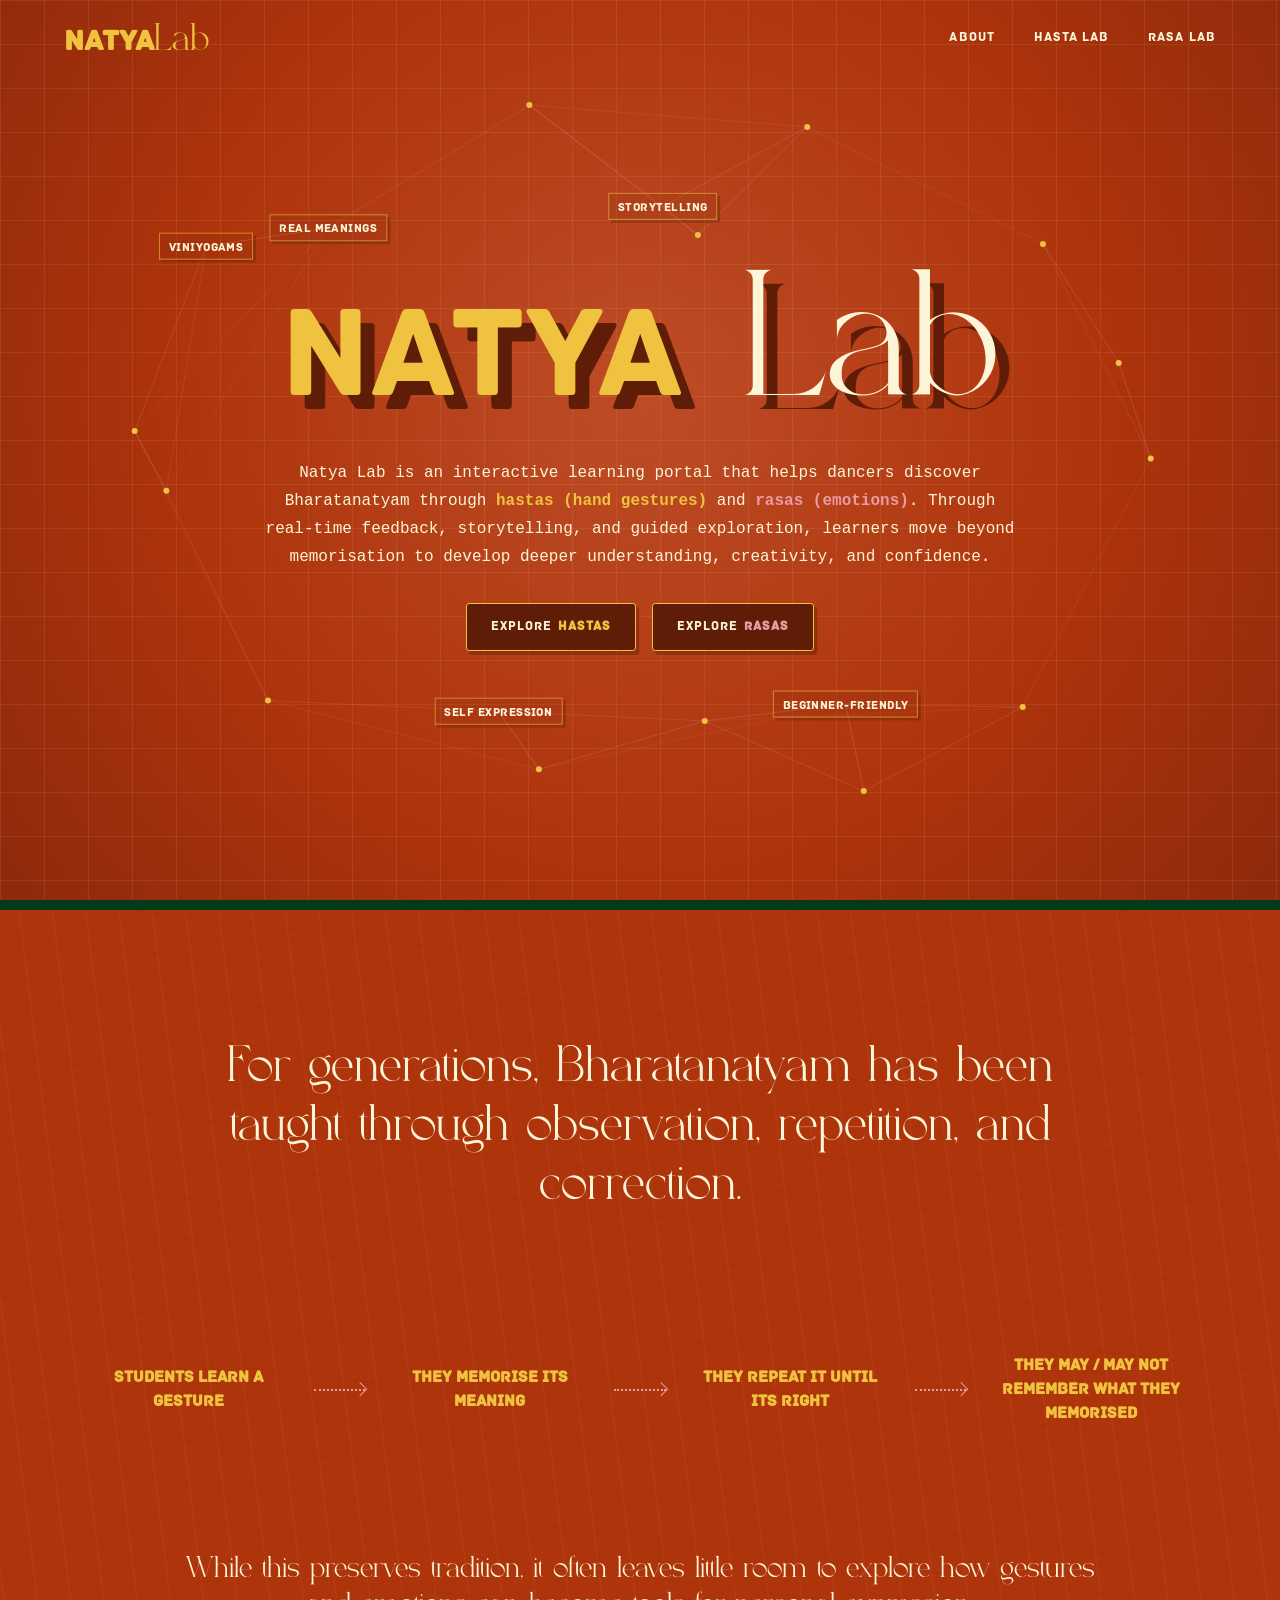
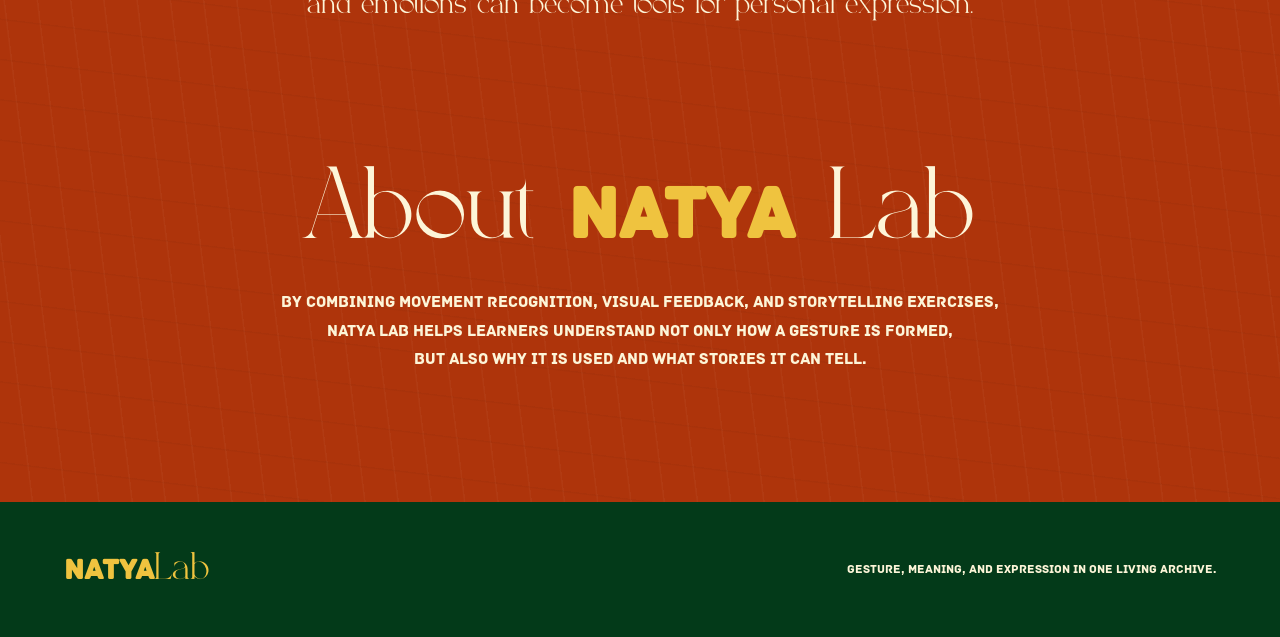
==== web-interface/natya/index.html @ 08188f06 "add natya lab" ====
<!doctype html>
<html lang="en">
  <head>
    <meta charset="utf-8" />
    <meta name="viewport" content="width=device-width, initial-scale=1" />
    <meta
      name="description"
      content="Natya Lab is an interactive learning portal for Bharatanatyam hand gestures."
    />
    <title>Natya Lab</title>
    <link rel="stylesheet" href="./styles.css" />
    <script src="./home.js" defer></script>
  </head>
  <body>
    <header class="hero" id="home">
      <canvas class="hero-network" aria-hidden="true"></canvas>
      <div class="floating-ideas" aria-hidden="true">
        <span>Storytelling</span>
        <span>Real meanings</span>
        <span>Self expression</span>
        <span>Beginner-friendly</span>
        <span>Viniyogams</span>
      </div>

      <nav class="nav" aria-label="Main navigation">
        <a class="wordmark" href="#home">
          <strong>Natya</strong><span>Lab</span>
        </a>
        <div class="nav-links">
          <a href="#about">About</a>
          <a href="./hasta-lab.html">Hasta Lab</a>
          <a href="./rasa-lab.html">Rasa Lab</a>
        </div>
      </nav>

      <div class="hero-content">
        <h1><span>Natya</span> Lab</h1>
        <p class="hero-intro">
          Natya Lab is an interactive learning portal that helps dancers
          discover Bharatanatyam through
          <strong class="hasta-accent">hastas (hand gestures)</strong> and
          <strong class="rasa-accent">rasas (emotions)</strong>. Through
          real-time feedback, storytelling, and guided exploration, learners
          move beyond memorisation to develop deeper understanding, creativity,
          and confidence.
        </p>
        <div class="hero-actions">
          <a class="button" href="./hasta-lab.html">
            <span>Explore</span> <strong class="hasta-accent">Hastas</strong>
          </a>
          <a class="button" href="./rasa-lab.html">
            <span>Explore</span> <strong class="rasa-accent">Rasas</strong>
          </a>
        </div>
      </div>
    </header>

    <main>
      <section class="about texture" id="about">
        <p class="section-lede">
          For generations, Bharatanatyam has been taught through observation,
          repetition, and correction.
        </p>

        <div class="learning-path" aria-label="Traditional learning process">
          <article>
            <h2>Students learn a gesture</h2>
          </article>
          <article>
            <h2>They memorise its meaning</h2>
          </article>
          <article>
            <h2>They repeat it until its right</h2>
          </article>
          <article>
            <h2>They may / may not remember what they memorised</h2>
          </article>
        </div>

        <p class="tradition-note">
          While this preserves tradition, it often leaves little room to
          explore how gestures and emotions can become tools for personal
          expression.
        </p>

        <div class="about-copy">
          <h2>About <strong>Natya</strong> Lab</h2>
          <p>
            By combining movement recognition, visual feedback, and
            storytelling exercises,<br />
            Natya Lab helps learners understand not only how a gesture is
            formed,<br />
            but also why it is used and what stories it can tell.
          </p>
        </div>
      </section>

    </main>

    <footer>
      <a class="wordmark" href="#home"><strong>Natya</strong><span>Lab</span></a>
      <p>Gesture, meaning, and expression in one living archive.</p>
    </footer>
  </body>
</html>
---- web-interface/natya/styles.css ----
@font-face {
  font-family: "Archive";
  src: url("./fonts/archive-font/Archive-Regular.otf") format("opentype");
  font-display: swap;
}

@font-face {
  font-family: "Stellar";
  src: url("./fonts/stellar-serif-font/stellar.otf") format("opentype");
  font-display: swap;
}

:root {
  --walnut: #5f1d07;
  --spice: #ae340b;
  --forest: #033a19;
  --sun: #efc33f;
  --candy: #e89ba4;
  --silk: #fdf5d8;
  --line: rgba(253, 245, 216, 0.34);
  --page-pad: clamp(1.25rem, 5vw, 5rem);
}

* {
  box-sizing: border-box;
}

html {
  scroll-behavior: smooth;
}

body {
  margin: 0;
  background: var(--silk);
  color: var(--walnut);
  font-family: "Archive", ui-monospace, monospace;
}

a {
  color: inherit;
  text-decoration: none;
}

img {
  display: block;
  max-width: 100%;
}

.texture {
  background-image:
    repeating-linear-gradient(
      83deg,
      transparent 0 31px,
      rgba(253, 245, 216, 0.035) 32px 33px
    ),
    repeating-linear-gradient(
      7deg,
      transparent 0 38px,
      rgba(95, 29, 7, 0.07) 39px 40px
    );
}

.nav {
  min-height: 5rem;
  padding: 1rem var(--page-pad);
  display: flex;
  align-items: center;
  justify-content: space-between;
  gap: 2rem;
  position: relative;
  z-index: 5;
}

.wordmark {
  display: inline-flex;
  align-items: baseline;
  font-family: "Stellar", Georgia, serif;
  font-size: clamp(1.7rem, 3vw, 2.6rem);
  line-height: 1;
}

.wordmark strong {
  font-family: "Archive", sans-serif;
  font-size: 0.76em;
  text-transform: uppercase;
}

.nav-links {
  display: flex;
  gap: clamp(1rem, 3vw, 2.5rem);
  color: var(--silk);
  font-size: 0.78rem;
  letter-spacing: 0.09em;
  text-transform: uppercase;
}

.nav-links a {
  padding-bottom: 0.3rem;
  border-bottom: 1px solid transparent;
}

.nav-links a:hover,
.nav-links a:focus-visible,
.nav-links [aria-current="page"] {
  border-color: currentColor;
}

.hero {
  min-height: 100svh;
  position: relative;
  overflow: hidden;
  color: var(--silk);
  background-color: var(--spice);
  background-image:
    linear-gradient(rgba(253, 245, 216, 0.08) 1px, transparent 1px),
    linear-gradient(90deg, rgba(253, 245, 216, 0.08) 1px, transparent 1px),
    radial-gradient(circle at 50% 44%, #bd4d27 0, var(--spice) 56%, #8e290c);
  background-size: 44px 44px, 44px 44px, auto;
}

.hero-network,
.floating-ideas {
  position: absolute;
  inset: 0;
  pointer-events: none;
}

.hero-network {
  z-index: 0;
}

.floating-ideas {
  z-index: 2;
  overflow: hidden;
}

.floating-ideas span {
  padding: 0.35rem 0.55rem;
  position: absolute;
  top: 0;
  left: 0;
  border: 1px solid rgba(239, 195, 63, 0.58);
  background: rgba(95, 29, 7, 0.08);
  color: var(--silk);
  font-size: clamp(0.58rem, 1vw, 0.72rem);
  letter-spacing: 0.04em;
  text-transform: lowercase;
  white-space: nowrap;
  translate: -50% -50%;
  box-shadow: 0.18rem 0.18rem 0 rgba(95, 29, 7, 0.35);
}

.hero .wordmark {
  color: var(--sun);
}

.hero-content {
  min-height: calc(100svh - 5rem);
  padding: 3rem var(--page-pad) 7rem;
  display: grid;
  place-content: center;
  justify-items: center;
  position: relative;
  z-index: 3;
  text-align: center;
}

.kicker,
.section-label,
.panel-label {
  margin: 0;
  font-size: 0.72rem;
  letter-spacing: 0.2em;
  text-transform: uppercase;
}

.kicker {
  color: var(--candy);
}

.hero h1 {
  margin: 1rem 0;
  color: var(--silk);
  font-family: "Stellar", Georgia, serif;
  font-size: clamp(5rem, 14vw, 11.5rem);
  font-weight: 400;
  line-height: 0.72;
  text-shadow: 0.08em 0.08em 0 var(--walnut);
}

.hero h1 span {
  color: var(--sun);
  font-family: "Archive", sans-serif;
  font-size: 0.73em;
  text-transform: uppercase;
}

.hero-intro {
  max-width: 47rem;
  margin: 2rem auto;
  font-family: ui-monospace, "Courier New", monospace;
  font-size: clamp(0.8rem, 1.4vw, 1rem);
  line-height: 1.75;
}

.hasta-accent {
  color: var(--sun);
}

.rasa-accent {
  color: var(--candy);
}

.hero-actions {
  display: flex;
  flex-wrap: wrap;
  justify-content: center;
  gap: 1rem;
}

.button {
  min-height: 3rem;
  padding: 0.9rem 1.5rem;
  display: inline-flex;
  align-items: center;
  justify-content: center;
  border: 1px solid var(--sun);
  border-radius: 0.2rem;
  background: var(--walnut);
  color: var(--silk);
  box-shadow: 0.2rem 0.25rem 0 rgba(95, 29, 7, 0.42);
  font-size: 0.78rem;
  letter-spacing: 0.08em;
  text-transform: uppercase;
}

.button strong {
  margin-left: 0.45em;
}

.button:hover,
.button:focus-visible {
  background: var(--forest);
  transform: translateY(-2px);
}

.hero-hand {
  width: clamp(16rem, 34vw, 34rem);
  position: absolute;
  z-index: 1;
  opacity: 0.85;
  filter: saturate(0.9);
}

.hero-hand-left {
  left: -11%;
  bottom: -24%;
  transform: rotate(21deg);
}

.hero-hand-right {
  top: -29%;
  right: -9%;
  transform: rotate(103deg);
}

.about {
  padding: clamp(5rem, 10vw, 10rem) var(--page-pad);
  background-color: var(--spice);
  color: var(--silk);
  border-top: 0.65rem solid var(--forest);
}

.section-lede {
  max-width: 54rem;
  margin: 0 auto clamp(4rem, 8vw, 7rem);
  font-family: "Stellar", Georgia, serif;
  font-size: clamp(2rem, 4vw, 3.5rem);
  line-height: 1.15;
  text-align: center;
}

.learning-path {
  max-width: 72rem;
  margin: 0 auto;
  display: grid;
  grid-template-columns: repeat(4, 1fr);
  gap: clamp(2rem, 4vw, 4rem);
}

.learning-path article {
  min-height: 9rem;
  padding: 1.5rem;
  display: grid;
  place-items: center;
  position: relative;
  text-align: center;
}

.learning-path article:not(:last-child)::after {
  content: "";
  width: clamp(2rem, 4vw, 4rem);
  position: absolute;
  top: 50%;
  left: 100%;
  border-top: 2px dotted var(--candy);
}

.learning-path article:not(:last-child)::before {
  content: "";
  width: 0.55rem;
  height: 0.55rem;
  position: absolute;
  top: 50%;
  left: calc(100% + clamp(2rem, 4vw, 4rem));
  z-index: 1;
  border-top: 1px solid var(--candy);
  border-right: 1px solid var(--candy);
  transform: translate(-100%, -50%) rotate(45deg);
}

.learning-path h2 {
  margin: 0;
  color: var(--sun);
  font-size: clamp(0.8rem, 1.3vw, 1rem);
  line-height: 1.5;
  text-transform: uppercase;
}

.tradition-note {
  max-width: 59rem;
  margin: clamp(4rem, 7vw, 6rem) auto 0;
  font-family: "Stellar", Georgia, serif;
  font-size: clamp(1.2rem, 2.35vw, 1.9rem);
  line-height: 1.2;
  text-align: center;
}

.about-copy {
  max-width: 56rem;
  margin: clamp(6rem, 11vw, 10rem) auto 0;
  text-align: center;
}

.about-copy h2,
.lab-heading h1 {
  margin: 0;
  font-family: "Stellar", Georgia, serif;
  font-size: clamp(3.2rem, 8vw, 7rem);
  font-weight: 400;
  line-height: 0.9;
}

.about-copy h2 strong,
.lab-heading h1 strong {
  color: var(--sun);
  font-family: "Archive", sans-serif;
  font-size: 0.72em;
  text-transform: uppercase;
}

.about-copy p,
.lab-heading > p:last-child {
  max-width: 52rem;
  margin: 2rem auto 0;
  line-height: 1.8;
}

.gesture-rack {
  padding: 1.2rem var(--page-pad) 0;
  overflow: hidden;
  background: var(--forest);
  color: var(--candy);
}

.gesture-rack > .section-label {
  color: var(--sun);
}

.gesture-grid {
  min-width: 54rem;
  height: 30rem;
  display: grid;
  grid-template-columns: repeat(4, 1fr);
}

.gesture-grid article {
  padding: 1.4rem 0.5rem 0;
  position: relative;
  overflow: hidden;
  text-align: center;
  border-right: 1px dashed rgba(232, 155, 164, 0.6);
}

.gesture-grid article:last-child {
  border-right: 0;
}

.gesture-grid h2 {
  margin: 0;
  font-size: clamp(0.85rem, 1.5vw, 1.15rem);
  letter-spacing: 0.04em;
  text-transform: uppercase;
}

.gesture-grid img {
  width: 100%;
  height: 28rem;
  margin: 0 auto;
  object-fit: contain;
  object-position: center top;
}

.hasta-lab {
  padding: clamp(5rem, 9vw, 9rem) var(--page-pad);
  background: var(--sun);
}

.lab-heading {
  max-width: 72rem;
  margin: 0 auto 4rem;
}

.hasta-lab .lab-heading {
  max-width: 82rem;
  margin-bottom: clamp(4rem, 8vw, 7rem);
}

.hasta-lab .lab-heading h1 {
  margin: 0 0 clamp(4rem, 8vw, 7rem);
  text-align: center;
  font-size: clamp(4rem, 10vw, 9rem);
}

.lab-heading h1 strong {
  color: var(--spice);
}

.hasta-lab .lab-heading h1 strong {
  font-size: 0.78em;
}

.lab-intro {
  display: grid;
  gap: clamp(1.8rem, 4vw, 3rem);
  color: var(--spice);
  font-family: ui-monospace, "Courier New", monospace;
  font-size: clamp(0.9rem, 1.35vw, 1.15rem);
  line-height: 1.75;
}

.lab-intro p {
  margin: 0;
}

.lab-intro strong {
  font-weight: 800;
}

.live-interface {
  max-width: 76rem;
  min-height: 38rem;
  margin: 0 auto;
  padding: 0.8rem;
  display: grid;
  grid-template-columns: minmax(15rem, 0.32fr) 1fr;
  gap: 0.8rem;
  background: var(--spice);
}

.gesture-reference {
  padding: 1.5rem;
  display: flex;
  flex-direction: column;
  background: var(--forest);
  color: var(--sun);
}

.gesture-reference > strong {
  margin-top: 0.7rem;
  font-size: 1.35rem;
  letter-spacing: 0.08em;
  text-transform: uppercase;
}

.gesture-reference > img {
  width: 100%;
  height: 23rem;
  object-fit: contain;
}

.metric {
  margin-top: 0.7rem;
  padding: 0.8rem;
  background: var(--forest);
  border: 1px solid rgba(239, 195, 63, 0.4);
}

.metric span {
  display: block;
  font-size: 0.65rem;
  letter-spacing: 0.08em;
  text-transform: uppercase;
}

.metric strong {
  display: block;
  margin-top: 0.35rem;
  color: var(--silk);
  font-size: clamp(1.4rem, 3vw, 2.6rem);
}

.feed-stage {
  min-height: 36rem;
  position: relative;
  overflow: hidden;
  background: var(--walnut);
}

#webcam,
#pausedFrame,
#overlay,
.camera-placeholder,
.feed-overlay {
  width: 100%;
  height: 100%;
  position: absolute;
  inset: 0;
}

#webcam,
#pausedFrame,
#overlay {
  object-fit: cover;
  transform: scaleX(-1);
}

.camera-placeholder {
  display: grid;
  place-content: center;
  gap: 0.75rem;
  color: var(--silk);
  text-align: center;
  text-transform: uppercase;
  background:
    linear-gradient(var(--line) 1px, transparent 1px),
    linear-gradient(90deg, var(--line) 1px, transparent 1px),
    var(--walnut);
  background-size: 4rem 4rem;
}

.camera-placeholder span {
  font-size: clamp(1.5rem, 4vw, 3rem);
  letter-spacing: 0.24em;
}

.camera-placeholder small {
  color: var(--candy);
  font-size: 0.65rem;
  letter-spacing: 0.12em;
}

.feed-stage:has(#webcam[srcObject]) .camera-placeholder {
  display: none;
}

footer {
  padding: 3rem var(--page-pad);
  display: flex;
  align-items: center;
  justify-content: space-between;
  gap: 2rem;
  background: var(--forest);
  color: var(--silk);
}

footer .wordmark {
  color: var(--sun);
}

footer p {
  margin: 0;
  font-size: 0.75rem;
}

.lab-page .nav {
  background: var(--forest);
  color: var(--silk);
}

.lab-page .wordmark {
  color: var(--sun);
}

.rasa-lab {
  min-height: calc(100vh - 5rem);
  padding: clamp(5rem, 9vw, 9rem) var(--page-pad);
  background: var(--candy);
}

.rasa-lab .lab-heading {
  max-width: 82rem;
  margin: 0 auto clamp(4rem, 8vw, 7rem);
}

.rasa-lab .lab-heading h1 {
  margin: 0 0 clamp(4rem, 8vw, 7rem);
  text-align: center;
  font-size: clamp(4rem, 10vw, 9rem);
}

.rasa-lab .lab-heading h1 strong {
  color: var(--spice);
  font-size: 0.78em;
}

.rasa-lab .lab-intro {
  color: var(--walnut);
}

.rasa-interface {
  background: var(--spice);
}

.rasa-reference {
  padding: 1.5rem;
  display: flex;
  flex-direction: column;
  background: var(--walnut);
  color: var(--sun);
}

.rasa-reference > strong {
  margin-top: 0.7rem;
  font-size: 1.35rem;
  letter-spacing: 0.16em;
  text-transform: uppercase;
}

.expression-mark {
  min-height: 21rem;
  display: grid;
  place-items: end center;
  padding-bottom: 1.5rem;
  color: var(--candy);
  font-family: "Stellar", Georgia, serif;
  font-size: clamp(2rem, 5vw, 4rem);
  border-bottom: 1px dashed rgba(232, 155, 164, 0.5);
}

.rasa-feed {
  background: #8e4b45;
}

.rasa-feed .camera-placeholder {
  background:
    linear-gradient(rgba(253, 245, 216, 0.2) 1px, transparent 1px),
    linear-gradient(90deg, rgba(253, 245, 216, 0.2) 1px, transparent 1px),
    #8e4b45;
  background-size: 4rem 4rem;
}

.sr-only {
  width: 1px;
  height: 1px;
  padding: 0;
  margin: -1px;
  position: absolute;
  overflow: hidden;
  clip: rect(0, 0, 0, 0);
  white-space: nowrap;
  border: 0;
}

@media (max-width: 760px) {
  .nav {
    align-items: flex-start;
    flex-direction: column;
  }

  .nav-links {
    width: 100%;
    justify-content: space-between;
    gap: 0.6rem;
    font-size: 0.62rem;
  }

  .hero-content {
    min-height: calc(100svh - 7rem);
  }

  .hero-hand {
    opacity: 0.45;
  }

  .floating-ideas span {
    opacity: 0.78;
  }

  .learning-path {
    grid-template-columns: 1fr;
  }

  .learning-path article {
    min-height: auto;
    padding: 2rem 1.4rem;
  }

  .learning-path article:not(:last-child)::after {
    width: 1px;
    height: 2rem;
    top: 100%;
    left: 50%;
    border-top: 0;
    border-left: 2px dotted var(--candy);
  }

  .learning-path article:not(:last-child)::before {
    top: calc(100% + 2rem);
    left: 50%;
    border-top: 0;
    border-right: 1px solid var(--candy);
    border-bottom: 1px solid var(--candy);
    transform: translate(-50%, -100%) rotate(45deg);
  }

  .about-copy p br {
    display: none;
  }

  .gesture-rack {
    overflow-x: auto;
  }

  .live-interface {
    grid-template-columns: 1fr;
  }

  .gesture-reference > img {
    height: 18rem;
  }

  .feed-stage {
    min-height: 28rem;
  }

  footer {
    align-items: flex-start;
    flex-direction: column;
  }
}

@media (prefers-reduced-motion: reduce) {
  html {
    scroll-behavior: auto;
  }
}
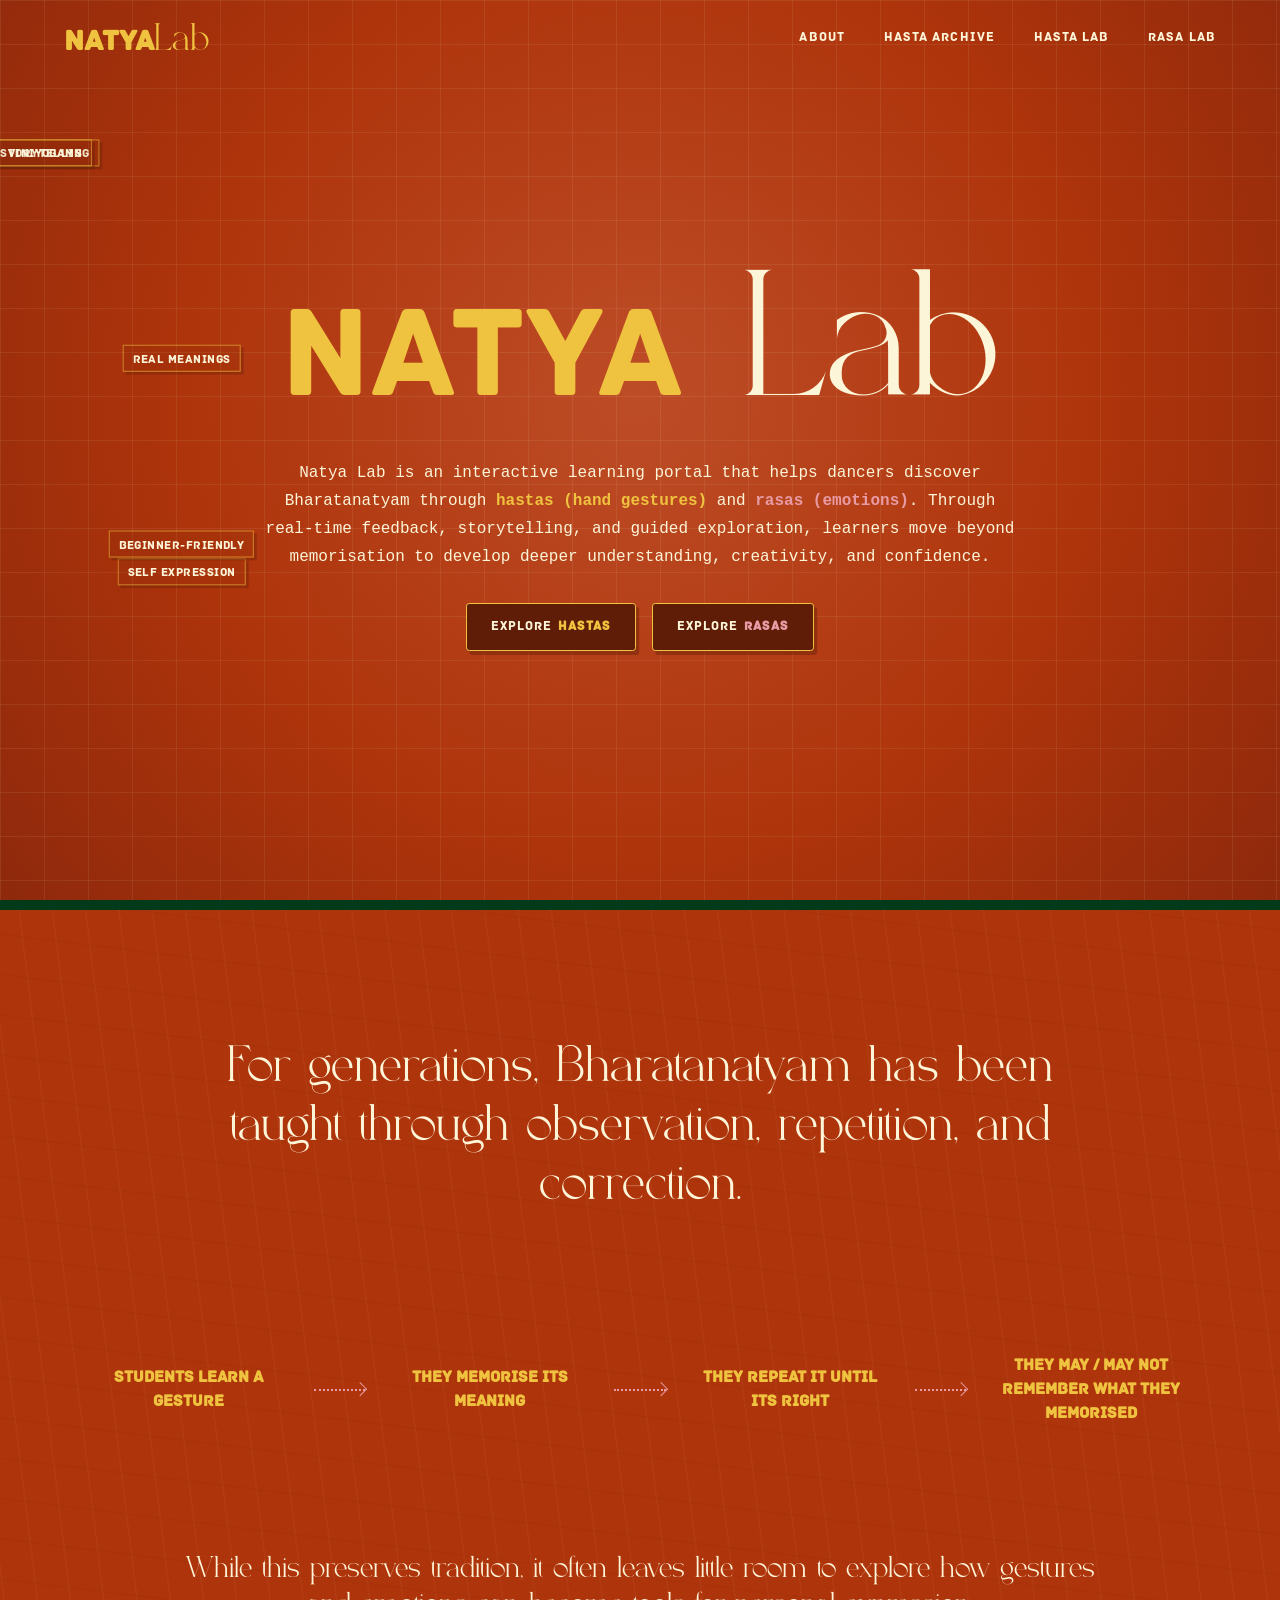
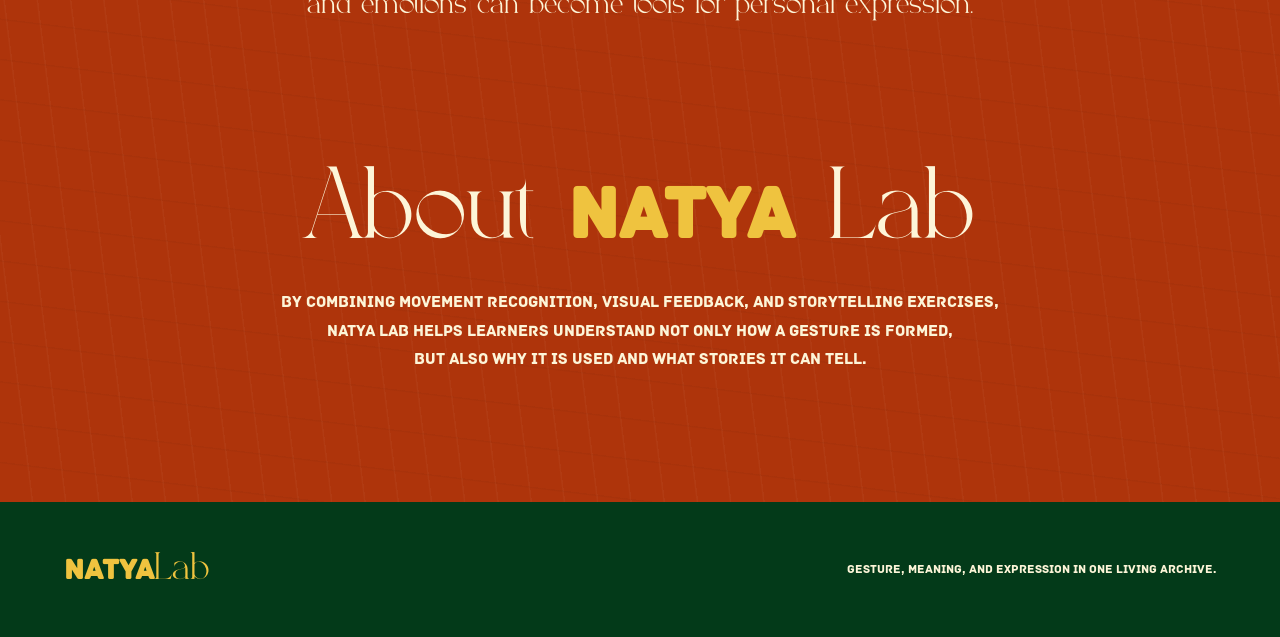
==== commit 95c7884b: "update" ====
--- a/web-interface/natya/index.html
+++ b/web-interface/natya/index.html
@@ -28,6 +28,7 @@
         </a>
         <div class="nav-links">
           <a href="#about">About</a>
+          <a href="./hasta-archive.html">Hasta Archive</a>
           <a href="./hasta-lab.html">Hasta Lab</a>
           <a href="./rasa-lab.html">Rasa Lab</a>
         </div>
--- a/web-interface/natya/styles.css
+++ b/web-interface/natya/styles.css
@@ -185,7 +185,6 @@
   font-size: clamp(5rem, 14vw, 11.5rem);
   font-weight: 400;
   line-height: 0.72;
-  text-shadow: 0.08em 0.08em 0 var(--walnut);
 }
 
 .hero h1 span {
@@ -463,12 +462,13 @@
   margin: 0 auto;
   padding: 0.8rem;
   display: grid;
-  grid-template-columns: minmax(15rem, 0.32fr) 1fr;
+  grid-template-columns: minmax(15rem, 0.32fr) minmax(0, 1fr);
   gap: 0.8rem;
   background: var(--spice);
 }
 
 .gesture-reference {
+  min-width: 0;
   padding: 1.5rem;
   display: flex;
   flex-direction: column;
@@ -511,6 +511,7 @@
 }
 
 .feed-stage {
+  min-width: 0;
   min-height: 36rem;
   position: relative;
   overflow: hidden;
@@ -535,6 +536,19 @@
   transform: scaleX(-1);
 }
 
+#pausedFrame {
+  opacity: 0;
+  pointer-events: none;
+}
+
+#pausedFrame.is-visible {
+  opacity: 1;
+}
+
+#overlay {
+  pointer-events: none;
+}
+
 .camera-placeholder {
   display: grid;
   place-content: center;
@@ -549,6 +563,10 @@
   background-size: 4rem 4rem;
 }
 
+.camera-placeholder[hidden] {
+  display: none;
+}
+
 .camera-placeholder span {
   font-size: clamp(1.5rem, 4vw, 3rem);
   letter-spacing: 0.24em;
@@ -560,8 +578,381 @@
   letter-spacing: 0.12em;
 }
 
-.feed-stage:has(#webcam[srcObject]) .camera-placeholder {
-  display: none;
+.feed-overlay {
+  border: 0;
+  background: rgba(3, 58, 25, 0.72);
+  color: var(--silk);
+  cursor: pointer;
+  font: inherit;
+  letter-spacing: 0.12em;
+  opacity: 0;
+  pointer-events: none;
+  text-transform: uppercase;
+}
+
+.feed-overlay::before {
+  content: "";
+  width: 0;
+  height: 0;
+  position: absolute;
+  top: 50%;
+  left: 50%;
+  border-top: 3rem solid transparent;
+  border-bottom: 3rem solid transparent;
+  border-left: 4.5rem solid rgba(253, 245, 216, 0.35);
+  transform: translate(-40%, -50%);
+}
+
+.feed-overlay.is-visible {
+  opacity: 1;
+  pointer-events: auto;
+}
+
+.hasta-meaning-dialog {
+  width: min(90rem, calc(100% - 2rem));
+  max-height: calc(100svh - 2rem);
+  padding: 0;
+  overflow: hidden;
+  border: 0;
+  color: var(--walnut);
+  background: var(--forest);
+}
+
+.hasta-meaning-dialog::backdrop {
+  background: rgba(0, 0, 0, 0.72);
+}
+
+.hasta-meaning-card {
+  height: min(56rem, calc(100svh - 2.7rem));
+  position: relative;
+  display: grid;
+  grid-template-columns: minmax(20rem, 0.46fr) 0.54fr;
+}
+
+.meaning-media {
+  min-width: 0;
+  min-height: 0;
+  padding: 0 0 clamp(1.5rem, 3vw, 2.5rem);
+  overflow: hidden;
+  display: grid;
+  grid-template-rows: minmax(0, 1fr) auto;
+  align-items: end;
+  gap: 1.25rem;
+  background: var(--spice);
+}
+
+.meaning-media video {
+  display: block;
+  width: 100%;
+  height: 100%;
+  min-height: 0;
+  max-height: 100%;
+  object-fit: contain;
+  object-position: center;
+  background: #000;
+}
+
+.meaning-media p {
+  margin: 0;
+  padding-inline: clamp(1.5rem, 3vw, 3rem);
+  color: var(--silk);
+  font-family: ui-monospace, "Courier New", monospace;
+  font-size: 0.75rem;
+  line-height: 1.5;
+  text-align: center;
+}
+
+#meaningPerformer {
+  font-size: 0.9rem;
+}
+
+.meaning-copy {
+  min-width: 0;
+  padding: clamp(3.5rem, 5vw, 4.5rem) clamp(1.5rem, 3vw, 3rem) 2.5rem;
+  overflow-y: auto;
+  background: var(--forest);
+  text-align: center;
+}
+
+.meaning-kicker {
+  margin: 0;
+  color: var(--sun);
+  font-family: "Stellar", Georgia, serif;
+  font-size: clamp(2.1rem, 3.5vw, 3.6rem);
+  font-weight: 700;
+  letter-spacing: 0.04em;
+  line-height: 0.9;
+}
+
+.meaning-copy h2 {
+  margin: 0.7rem 0 1.5rem;
+  color: var(--sun);
+  font-size: clamp(1.8rem, 3.5vw, 3.5rem);
+  letter-spacing: 0.03em;
+  text-transform: uppercase;
+}
+
+.meaning-copy > img {
+  width: min(18rem, 60%);
+  height: 17rem;
+  margin: 0.75rem auto 2rem;
+  object-fit: contain;
+}
+
+.meaning-copy ul {
+  margin: 0;
+  padding: 0;
+  display: grid;
+  grid-template-columns: repeat(3, minmax(0, 1fr));
+  gap: 0.9rem clamp(0.65rem, 1.5vw, 1.25rem);
+  list-style: none;
+  font-family: ui-monospace, "Courier New", monospace;
+}
+
+.meaning-copy li {
+  display: flex;
+}
+
+.meaning-copy li button {
+  width: 100%;
+  min-height: 3.1rem;
+  padding: 0.6rem;
+  border: 0;
+  border-radius: 0.4rem;
+  color: var(--sun);
+  background: var(--spice);
+  box-shadow: none;
+  cursor: pointer;
+  font: inherit;
+  font-weight: 700;
+  text-align: center;
+}
+
+.meaning-copy li button:hover,
+.meaning-copy li button:focus-visible,
+.meaning-copy li button[aria-pressed="true"] {
+  color: var(--forest);
+  background: var(--sun);
+  outline: 2px solid var(--silk);
+  outline-offset: 2px;
+}
+
+.meaning-close {
+  width: 3rem;
+  height: 3rem;
+  position: absolute;
+  z-index: 2;
+  top: 1rem;
+  right: 1rem;
+  padding: 0;
+  border: 0;
+  border-radius: 0;
+  color: var(--forest);
+  background: var(--sun);
+  cursor: pointer;
+  font: 2rem/1 "Archive", sans-serif;
+}
+
+.meaning-close:hover,
+.meaning-close:focus-visible {
+  color: var(--sun);
+  background: var(--spice);
+  outline: 2px solid var(--sun);
+}
+
+@media (max-width: 760px) {
+  .hasta-meaning-dialog {
+    overflow-y: auto;
+  }
+
+  .hasta-meaning-card {
+    height: auto;
+    grid-template-columns: 1fr;
+  }
+
+  .meaning-media {
+    min-height: 28rem;
+  }
+
+  .meaning-copy {
+    overflow: visible;
+  }
+
+  .meaning-copy ul {
+    grid-template-columns: repeat(2, minmax(0, 1fr));
+  }
+}
+
+@media (max-width: 430px) {
+  .meaning-copy ul {
+    grid-template-columns: 1fr;
+  }
+}
+
+.hasta-archive {
+  padding: clamp(4rem, 8vw, 8rem) var(--page-pad);
+  background: var(--sun);
+}
+
+.archive-heading {
+  max-width: 72rem;
+  margin: 0 auto clamp(3rem, 6vw, 5rem);
+  text-align: center;
+}
+
+.archive-heading .section-label {
+  color: var(--spice);
+}
+
+.archive-heading h1 {
+  margin: 1rem 0 0;
+  font-size: clamp(4rem, 10vw, 9rem);
+  line-height: 0.82;
+}
+
+.archive-heading h1 strong {
+  color: var(--spice);
+  font-size: 0.78em;
+}
+
+.archive-grid {
+  max-width: 88rem;
+  margin: 0 auto;
+  display: grid;
+  gap: clamp(1.5rem, 3vw, 2.5rem);
+}
+
+.archive-card {
+  display: grid;
+  grid-template-columns: minmax(18rem, 1fr) minmax(0, 1fr);
+  background: var(--forest);
+  color: var(--sun);
+}
+
+.archive-card-media {
+  min-width: 0;
+  padding: 0 0 1.5rem;
+  display: grid;
+  grid-template-rows: auto 1fr auto;
+  gap: 1rem;
+  background: var(--spice);
+}
+
+.archive-card-media video {
+  grid-row: 1;
+  width: 100%;
+  aspect-ratio: 4 / 5;
+  display: block;
+  object-fit: contain;
+  background: #000;
+}
+
+.archive-card-media p {
+  grid-row: 3;
+  margin: 0;
+  padding-inline: 1.25rem;
+  align-self: end;
+  color: var(--silk);
+  font-family: ui-monospace, "Courier New", monospace;
+  font-size: 0.82rem;
+  line-height: 1.5;
+  text-align: center;
+}
+
+.archive-card-copy {
+  min-width: 0;
+  padding: clamp(2rem, 4vw, 3.5rem);
+  text-align: center;
+}
+
+.archive-card-copy h2 {
+  margin: 0.7rem 0 1.5rem;
+  color: var(--sun);
+  font-size: clamp(1.8rem, 4vw, 3.5rem);
+  letter-spacing: 0.03em;
+  line-height: 1;
+  text-transform: uppercase;
+}
+
+.archive-card-copy img {
+  width: min(16rem, 58%);
+  height: 14rem;
+  margin: 0.5rem auto 2rem;
+  object-fit: contain;
+}
+
+.archive-card-copy ul {
+  margin: 0;
+  padding: 0;
+  display: grid;
+  grid-template-columns: repeat(3, minmax(0, 1fr));
+  gap: 0.75rem;
+  list-style: none;
+  font-family: ui-monospace, "Courier New", monospace;
+}
+
+.archive-card-copy li {
+  display: flex;
+}
+
+.archive-card-copy button {
+  width: 100%;
+  min-height: 3rem;
+  padding: 0.55rem;
+  border: 0;
+  color: var(--sun);
+  background: var(--spice);
+  cursor: pointer;
+  font: inherit;
+  font-weight: 700;
+}
+
+.archive-card-copy button:hover,
+.archive-card-copy button:focus-visible,
+.archive-card-copy button[aria-pressed="true"] {
+  color: var(--forest);
+  background: var(--sun);
+  outline: 2px solid var(--silk);
+  outline-offset: 2px;
+}
+
+.back-to-top {
+  width: 3rem;
+  height: 3rem;
+  display: grid;
+  place-items: center;
+  position: fixed;
+  right: clamp(1rem, 3vw, 2rem);
+  bottom: clamp(1rem, 3vw, 2rem);
+  z-index: 10;
+  border: 2px solid var(--sun);
+  background: var(--walnut);
+  color: var(--sun);
+  font-size: 1.6rem;
+  line-height: 1;
+}
+
+.back-to-top:hover,
+.back-to-top:focus-visible {
+  background: var(--forest);
+  outline: 2px solid var(--silk);
+  outline-offset: 3px;
+}
+
+@media (max-width: 820px) {
+  .archive-card {
+    grid-template-columns: 1fr;
+  }
+
+  .archive-card-copy ul {
+    grid-template-columns: repeat(2, minmax(0, 1fr));
+  }
+}
+
+@media (max-width: 430px) {
+  .archive-card-copy ul {
+    grid-template-columns: 1fr;
+  }
 }
 
 footer {
@@ -623,6 +1014,7 @@
 }
 
 .rasa-reference {
+  min-width: 0;
   padding: 1.5rem;
   display: flex;
   flex-direction: column;
@@ -631,21 +1023,36 @@
 }
 
 .rasa-reference > strong {
+  height: 2.6rem;
+  flex: 0 0 2.6rem;
+  width: 100%;
   margin-top: 0.7rem;
-  font-size: 1.35rem;
-  letter-spacing: 0.16em;
-  text-transform: uppercase;
-}
-
-.expression-mark {
-  min-height: 21rem;
-  display: grid;
-  place-items: end center;
-  padding-bottom: 1.5rem;
-  color: var(--candy);
-  font-family: "Stellar", Georgia, serif;
-  font-size: clamp(2rem, 5vw, 4rem);
-  border-bottom: 1px dashed rgba(232, 155, 164, 0.5);
+  display: flex;
+  align-items: center;
+  font-size: 1rem;
+  letter-spacing: 0.08em;
+  line-height: 1.2;
+  overflow: hidden;
+  overflow-wrap: anywhere;
+  text-transform: uppercase;
+}
+
+.rasa-meaning {
+  height: 1.2rem;
+  flex: 0 0 1.2rem;
+  color: var(--silk);
+  font-size: 0.78rem;
+  line-height: 1.2;
+  overflow: hidden;
+}
+
+.rasa-reference > img {
+  width: 100%;
+  height: 14rem;
+  flex: 0 0 14rem;
+  margin-top: 1rem;
+  object-fit: contain;
+  transition: opacity 160ms ease;
 }
 
 .rasa-feed {
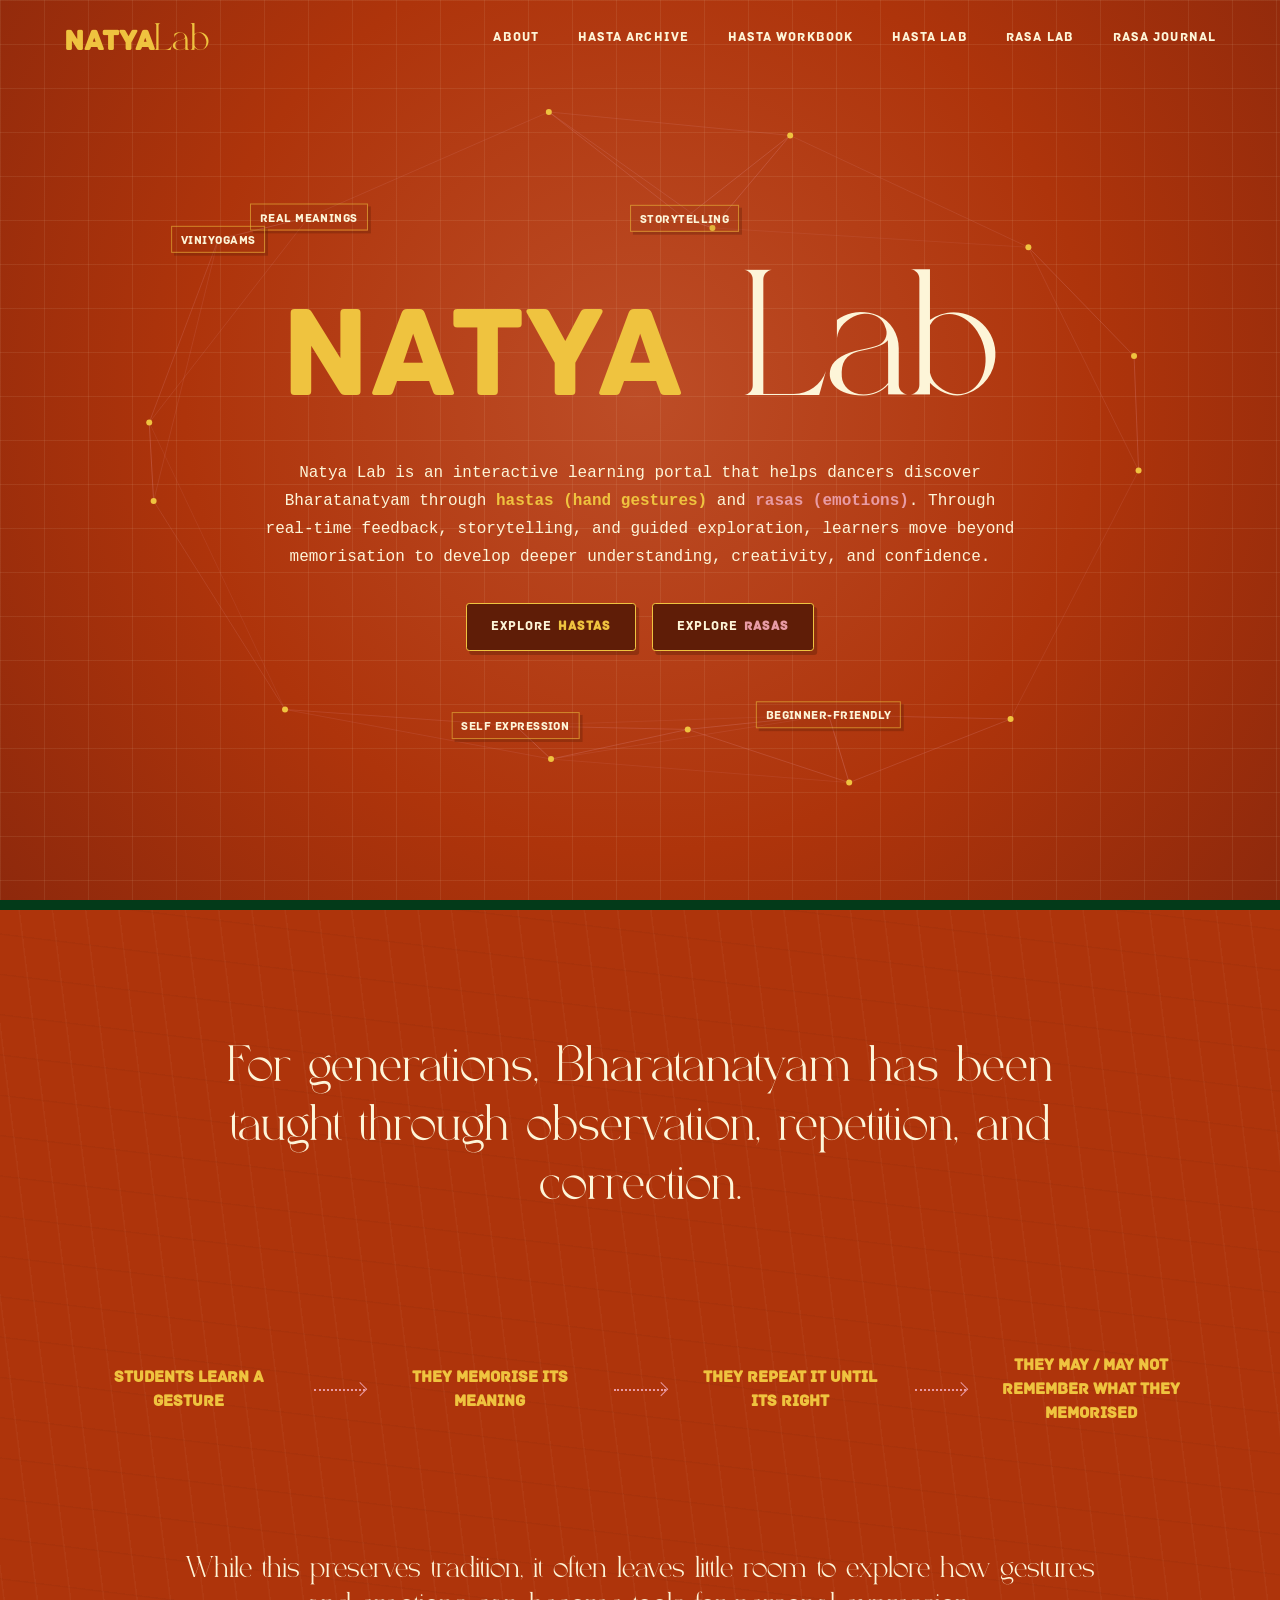
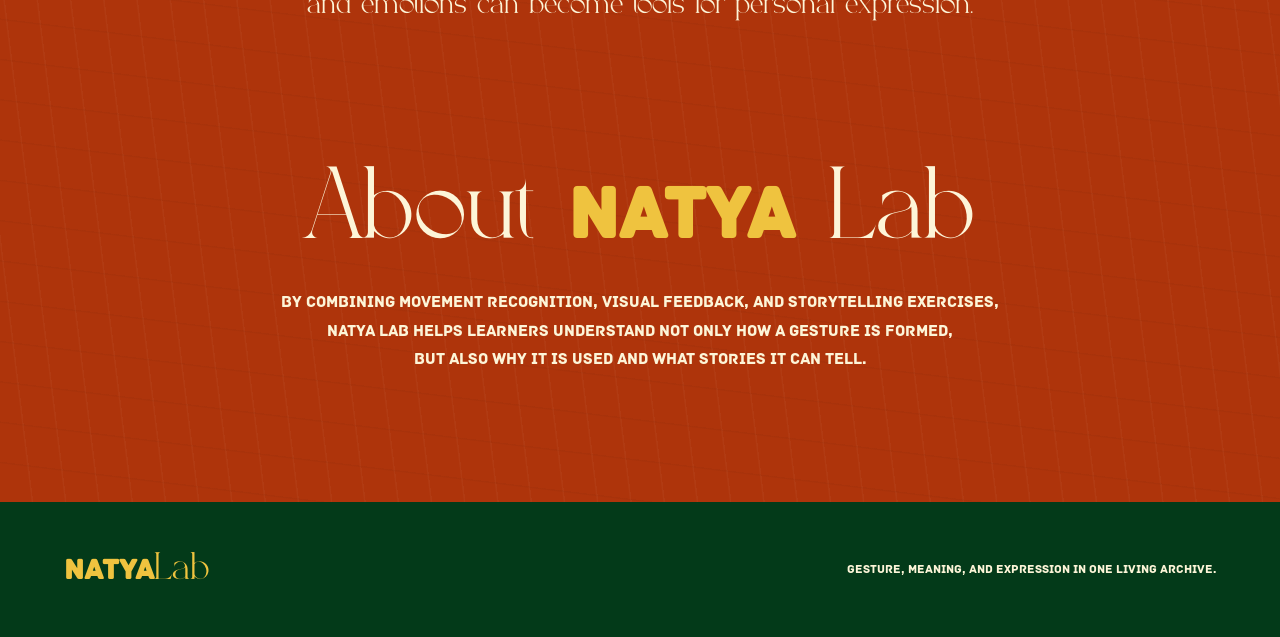
==== commit 7078b2dc: "add hasta workobok and rasa journal" ====
--- a/web-interface/natya/index.html
+++ b/web-interface/natya/index.html
@@ -29,8 +29,10 @@
         <div class="nav-links">
           <a href="#about">About</a>
           <a href="./hasta-archive.html">Hasta Archive</a>
+          <a href="./hasta-workbook.html">Hasta Workbook</a>
           <a href="./hasta-lab.html">Hasta Lab</a>
           <a href="./rasa-lab.html">Rasa Lab</a>
+          <a href="./rasa-journal.html">Rasa Journal</a>
         </div>
       </nav>
 
--- a/web-interface/natya/styles.css
+++ b/web-interface/natya/styles.css
@@ -87,6 +87,7 @@
 
 .nav-links {
   display: flex;
+  flex-wrap: wrap;
   gap: clamp(1rem, 3vw, 2.5rem);
   color: var(--silk);
   font-size: 0.78rem;
@@ -103,6 +104,500 @@
 .nav-links a:focus-visible,
 .nav-links [aria-current="page"] {
   border-color: currentColor;
+}
+
+.workbook-page {
+  min-height: 100svh;
+  background: var(--forest);
+  color: var(--silk);
+}
+
+.workbook-page .nav {
+  background: var(--spice);
+}
+
+.workbook-page .wordmark {
+  color: var(--sun);
+}
+
+.workbook {
+  background: var(--forest);
+}
+
+.workbook-match {
+  max-width: 140rem;
+  margin: 0 auto;
+  padding: clamp(3rem, 6vw, 6rem) var(--page-pad);
+}
+
+.workbook-heading {
+  display: flex;
+  align-items: end;
+  justify-content: space-between;
+  gap: 2rem;
+  margin-bottom: clamp(2rem, 4vw, 4rem);
+}
+
+.workbook-heading .section-label,
+.workbook-diary .section-label {
+  color: var(--candy);
+}
+
+.workbook-heading h1,
+.workbook-diary h2 {
+  margin: 0.65rem 0;
+  color: var(--silk);
+  font-family: "Stellar", Georgia, serif;
+  font-size: clamp(3rem, 7vw, 6.5rem);
+  font-weight: 400;
+  line-height: 0.8;
+}
+
+.workbook-heading h1 strong,
+.workbook-diary h2 strong {
+  color: var(--sun);
+  font-family: "Archive", sans-serif;
+  font-size: 0.78em;
+  text-transform: uppercase;
+}
+
+.workbook-heading h1 span,
+.workbook-diary h2 span {
+  color: var(--sun);
+  font-family: "Archive", sans-serif;
+  font-size: 0.78em;
+  text-transform: uppercase;
+}
+
+.workbook-heading > div > p:last-child,
+.match-status {
+  margin: 1rem 0 0;
+  color: var(--silk);
+  font-family: ui-monospace, "Courier New", monospace;
+  line-height: 1.55;
+}
+
+.workbook-controls {
+  display: flex;
+  flex-wrap: wrap;
+  align-items: center;
+  justify-content: end;
+  gap: 0.75rem;
+}
+
+.workbook-controls p {
+  margin: 0;
+  color: var(--sun);
+  font-size: 1.05rem;
+}
+
+.workbook-controls button,
+.word-chip {
+  min-height: 3rem;
+  padding: 0.65rem 1rem;
+  border: 1px solid rgba(253, 245, 216, 0.38);
+  border-radius: 0;
+  background: transparent;
+  color: var(--silk);
+  cursor: pointer;
+  font: inherit;
+}
+
+.workbook-controls button:hover,
+.workbook-controls button:focus-visible,
+.word-chip:hover,
+.word-chip:focus-visible,
+.word-chip[aria-pressed="true"] {
+  color: var(--forest);
+  background: var(--sun);
+  outline: 2px solid var(--sun);
+  outline-offset: 2px;
+}
+
+.workbook-activity {
+  display: grid;
+  gap: clamp(2.5rem, 5vw, 4rem);
+}
+
+.hasta-pane,
+.word-bank-wrap {
+  max-height: 70svh;
+  overflow-y: auto;
+  scrollbar-color: var(--sun) rgba(253, 245, 216, 0.14);
+}
+
+.hasta-pane {
+  padding: 0.25rem;
+}
+
+.hasta-repositories {
+  display: grid;
+  grid-template-columns: repeat(8, minmax(0, 1fr));
+  gap: clamp(0.75rem, 1.5vw, 1.25rem);
+}
+
+.hasta-repository {
+  min-height: 15rem;
+  padding: 1.25rem;
+  display: grid;
+  grid-template-rows: 7rem 2.4rem minmax(1.8rem, auto);
+  justify-items: center;
+  border: 1px solid rgba(253, 245, 216, 0.22);
+  background: rgba(95, 29, 7, 0.38);
+  cursor: pointer;
+}
+
+.hasta-repository:hover,
+.hasta-repository:focus-visible,
+.hasta-repository.is-drop-target {
+  border-color: var(--sun);
+  outline: 2px solid var(--sun);
+  outline-offset: 2px;
+}
+
+.hasta-repository img {
+  width: 7rem;
+  height: 7rem;
+  object-fit: contain;
+}
+
+.hasta-repository h2 {
+  width: 100%;
+  margin: 0;
+  display: grid;
+  place-items: center;
+  color: var(--sun);
+  font-size: clamp(0.76rem, 1vw, 0.95rem);
+  line-height: 1.15;
+  text-align: center;
+}
+
+.repository-words {
+  width: 100%;
+  min-height: 1.8rem;
+  display: flex;
+  flex-wrap: wrap;
+  justify-content: center;
+  gap: 0.45rem;
+}
+
+.word-bank-wrap {
+  max-height: none;
+  overflow: visible;
+  padding: 0.25rem;
+}
+
+.word-bank-wrap h2 {
+  margin: 0 0 1rem;
+  color: var(--candy);
+  font-size: 1.35rem;
+}
+
+.word-bank {
+  display: flex;
+  flex-wrap: wrap;
+  gap: 0.75rem;
+}
+
+.word-chip {
+  background: var(--spice);
+  font-size: 1.05rem;
+  text-transform: uppercase;
+}
+
+.repository-words .word-chip {
+  min-height: 2rem;
+  padding: 0.3rem 0.55rem;
+  border-color: var(--sun);
+  color: var(--forest);
+  background: var(--sun);
+  font-size: 0.76rem;
+}
+
+.workbook-diary {
+  min-height: 36rem;
+  padding: clamp(3rem, 6vw, 6rem) var(--page-pad);
+  background: var(--spice);
+  text-align: left;
+}
+
+.workbook-diary-inner {
+  max-width: 140rem;
+  margin: 0 auto;
+}
+
+.diary-navigation {
+  margin: clamp(1.75rem, 3vw, 2.5rem) auto 1rem;
+  display: flex;
+  align-items: center;
+  justify-content: center;
+  gap: 1rem;
+}
+
+.diary-navigation p {
+  width: 4.5rem;
+  margin: 0;
+  color: var(--silk);
+  font-family: ui-monospace, "Courier New", monospace;
+}
+
+.diary-navigation button,
+.diary-page-heading button {
+  width: 3rem;
+  height: 3rem;
+  padding: 0;
+  border: 1px solid rgba(253, 245, 216, 0.46);
+  border-radius: 0;
+  background: transparent;
+  color: var(--silk);
+  cursor: pointer;
+  font: 2rem/1 "Archive", sans-serif;
+}
+
+.diary-navigation button:hover,
+.diary-navigation button:focus-visible,
+.diary-page-heading button:hover,
+.diary-page-heading button:focus-visible {
+  color: var(--forest);
+  background: var(--sun);
+  outline: 2px solid var(--sun);
+  outline-offset: 2px;
+}
+
+.diary-navigation button:disabled {
+  cursor: not-allowed;
+  opacity: 0.34;
+}
+
+.diary-book {
+  width: min(62rem, 100%);
+  height: 36rem;
+  margin: 0 auto;
+  display: grid;
+  grid-template-columns: repeat(2, minmax(0, 1fr));
+  background: var(--silk);
+  box-shadow: 0.6rem 0.6rem 0 rgba(95, 29, 7, 0.4);
+}
+
+.diary-page {
+  min-width: 0;
+  padding: clamp(1.5rem, 4vw, 3rem);
+  color: var(--walnut);
+}
+
+.diary-reference-page {
+  padding: clamp(1.5rem, 4vw, 3rem) clamp(1.5rem, 4vw, 3rem) 0;
+  display: grid;
+  min-height: 0;
+  grid-template-rows: auto minmax(0, 1fr);
+  border-right: 2px solid var(--candy);
+}
+
+.diary-reference-heading,
+.diary-page-heading {
+  min-height: 6rem;
+  padding: 1.25rem clamp(1.25rem, 3vw, 2rem);
+  display: flex;
+  align-items: center;
+  justify-content: center;
+  gap: 0.5rem;
+  background: var(--forest);
+  color: var(--silk);
+}
+
+.diary-reference-heading span {
+  font-family: "Stellar", Georgia, serif;
+  font-size: clamp(1.8rem, 3vw, 2.8rem);
+}
+
+.diary-reference-heading strong {
+  color: var(--sun);
+  font-size: clamp(1.45rem, 2.7vw, 2.5rem);
+  text-transform: uppercase;
+}
+
+.diary-gesture-field {
+  grid-column: 1;
+  min-height: 29rem;
+  padding: 1.25rem clamp(1.25rem, 3vw, 2rem);
+  display: grid;
+  grid-template-rows: 1fr auto;
+  background: var(--sun);
+}
+
+.diary-gesture-field img {
+  width: min(15rem, 90%);
+  height: 23rem;
+  align-self: end;
+  margin: auto;
+  object-fit: contain;
+}
+
+.diary-prompt-glossary {
+  margin: 0;
+  padding: 0 1.25rem;
+  overflow-x: auto;
+  color: var(--spice);
+  font-size: 0.68rem;
+  line-height: 1.5;
+  text-align: right;
+  text-transform: uppercase;
+  white-space: nowrap;
+}
+
+.diary-page h3 {
+  margin: 0;
+  color: var(--sun);
+  font-size: clamp(1rem, 2vw, 1.4rem);
+  text-transform: uppercase;
+}
+
+.diary-page-heading {
+  min-height: 0;
+  padding: 0;
+  justify-content: space-between;
+  background: transparent;
+  color: var(--walnut);
+}
+
+.diary-page-heading button {
+  flex: 0 0 auto;
+  border-color: var(--spice);
+  color: var(--spice);
+}
+
+.diary-interpretations-page {
+  min-width: 0;
+  min-height: 0;
+  display: grid;
+  grid-template-rows: auto 1fr;
+  gap: 1.5rem;
+  text-align: left;
+}
+
+.interpretation-list {
+  margin: 0;
+  padding: 0;
+  display: grid;
+  align-content: start;
+  gap: 0.75rem;
+  overflow-y: auto;
+  background: transparent;
+  list-style: none;
+  text-align: left;
+}
+
+.interpretation-list li {
+  padding: 0.75rem;
+  border-left: 3px solid var(--spice);
+  background: rgba(253, 245, 216, 0.45);
+  color: var(--spice);
+  font-family: ui-monospace, "Courier New", monospace;
+  font-size: 0.85rem;
+  line-height: 1.45;
+}
+
+.diary-reference-page img {
+  grid-row: 2;
+  width: 100%;
+  height: 100%;
+  min-height: 0;
+  align-self: end;
+  margin: 0;
+  object-fit: contain;
+  object-position: center bottom;
+}
+
+.diary-reference-page h3 {
+  grid-row: 1;
+  width: 100%;
+  text-align: center;
+}
+
+.interpretation-dialog {
+  width: min(34rem, calc(100% - 2rem));
+  padding: 0;
+  border: 0;
+  background: var(--silk);
+  color: var(--walnut);
+}
+
+.interpretation-dialog::backdrop {
+  background: rgba(3, 58, 25, 0.78);
+}
+
+.interpretation-dialog form {
+  padding: clamp(1.5rem, 5vw, 3rem);
+  display: grid;
+  gap: 1rem;
+  position: relative;
+}
+
+.interpretation-dialog .section-label { color: var(--spice); }
+
+.interpretation-dialog h2 {
+  margin: 0;
+  color: var(--spice);
+  font-family: "Stellar", Georgia, serif;
+  font-size: 2.5rem;
+  font-weight: 400;
+}
+
+.interpretation-dialog label,
+.interpretation-dialog textarea {
+  font-family: ui-monospace, "Courier New", monospace;
+}
+
+.interpretation-dialog textarea {
+  width: 100%;
+  resize: vertical;
+  padding: 0.75rem;
+  border: 1px solid var(--walnut);
+  border-radius: 0;
+  background: transparent;
+  color: var(--walnut);
+  font-size: 1rem;
+}
+
+.dialog-close {
+  width: 2.5rem;
+  height: 2.5rem;
+  position: absolute;
+  top: 0.75rem;
+  right: 0.75rem;
+  border: 0;
+  background: var(--spice);
+  color: var(--silk);
+  cursor: pointer;
+  font: 1.75rem/1 "Archive", sans-serif;
+}
+
+.dialog-submit {
+  justify-self: start;
+  min-height: 3rem;
+  padding: 0.75rem 1rem;
+  border: 0;
+  border-radius: 0;
+  background: var(--forest);
+  color: var(--sun);
+  cursor: pointer;
+  font: inherit;
+  text-transform: uppercase;
+}
+
+@media (max-width: 900px) {
+  .workbook-heading { align-items: start; flex-direction: column; }
+  .workbook-controls { justify-content: start; }
+  .hasta-repositories { grid-template-columns: repeat(4, minmax(0, 1fr)); }
+}
+
+@media (max-width: 620px) {
+  .hasta-pane { max-height: 58svh; }
+  .hasta-repositories { grid-template-columns: repeat(2, minmax(0, 1fr)); }
+  .hasta-repository { min-height: 12rem; padding: 0.75rem; }
+  .hasta-repository img { width: 5rem; height: 5rem; }
+  .diary-book { height: auto; grid-template-columns: 1fr; }
+  .diary-reference-page { border-right: 0; border-bottom: 2px solid var(--candy); }
 }
 
 .hero {
@@ -1067,6 +1562,140 @@
   background-size: 4rem 4rem;
 }
 
+.rasa-journal-page {
+  min-height: 100svh;
+  background: var(--spice);
+  color: var(--silk);
+}
+
+.rasa-journal-page .nav {
+  background: var(--forest);
+}
+
+.rasa-journal-page .wordmark {
+  color: var(--sun);
+}
+
+.rasa-journal {
+  min-height: calc(100svh - 5rem);
+  padding: clamp(3rem, 7vw, 6rem) var(--page-pad);
+  background-color: var(--walnut);
+}
+
+.rasa-journal-heading,
+.rasa-prompts {
+  max-width: 86rem;
+  margin-inline: auto;
+}
+
+.rasa-journal-heading {
+  display: flex;
+  align-items: baseline;
+  flex-wrap: wrap;
+  gap: 0.75rem 1.5rem;
+  margin-bottom: clamp(2.5rem, 5vw, 4.5rem);
+}
+
+.rasa-journal-heading h1,
+.rasa-prompt h2 {
+  margin: 0;
+  font-size: clamp(1.5rem, 3vw, 2.5rem);
+  line-height: 1;
+  text-transform: uppercase;
+}
+
+.rasa-journal-heading h1 strong {
+  font-family: "Archive", sans-serif;
+}
+
+.rasa-journal-heading h1 span,
+.rasa-prompt h2 span {
+  color: var(--candy);
+}
+
+.rasa-journal-heading p {
+  margin: 0;
+  font-family: ui-monospace, "Courier New", monospace;
+  font-size: clamp(0.78rem, 1.4vw, 1rem);
+}
+
+.rasa-prompts {
+  display: grid;
+  gap: clamp(1.5rem, 3vw, 2.75rem);
+}
+
+.rasa-prompt {
+  min-width: 0;
+  display: grid;
+  grid-template-columns: minmax(12rem, 0.78fr) minmax(7rem, 0.36fr) minmax(0, 2.2fr);
+  grid-template-rows: 1fr auto;
+  align-items: center;
+  column-gap: clamp(0.5rem, 2vw, 2rem);
+}
+
+.rasa-prompt h2 {
+  grid-row: 1 / -1;
+}
+
+.rasa-prompt img {
+  grid-row: 1 / -1;
+  align-self: end;
+  width: min(100%, 9rem);
+  max-height: 10rem;
+  justify-self: center;
+  object-fit: contain;
+  object-position: bottom;
+}
+
+.rasa-prompt label {
+  width: 1px;
+  height: 1px;
+  position: absolute;
+  overflow: hidden;
+  clip: rect(0, 0, 0, 0);
+  white-space: nowrap;
+}
+
+.rasa-prompt textarea {
+  grid-column: 3;
+  width: 100%;
+  min-height: 7rem;
+  padding: 1.1rem 1.25rem;
+  resize: vertical;
+  border: 0;
+  border-radius: 0;
+  background: var(--silk);
+  color: var(--walnut);
+  font: 0.9rem/1.45 ui-monospace, "Courier New", monospace;
+}
+
+.rasa-prompt textarea:focus-visible {
+  outline: 3px solid var(--sun);
+  outline-offset: 3px;
+}
+
+.rasa-prompt button {
+  grid-column: 3;
+  justify-self: end;
+  margin: -2.1rem 0.6rem 0 0;
+  z-index: 1;
+  padding: 0.55rem 0.75rem;
+  border: 0;
+  border-radius: 0;
+  background: var(--spice);
+  color: var(--sun);
+  cursor: pointer;
+  font: 0.67rem "Archive", sans-serif;
+  text-transform: uppercase;
+}
+
+.rasa-prompt button:hover,
+.rasa-prompt button:focus-visible {
+  background: var(--forest);
+  outline: 2px solid var(--sun);
+  outline-offset: 2px;
+}
+
 .sr-only {
   width: 1px;
   height: 1px;
@@ -1155,6 +1784,19 @@
     align-items: flex-start;
     flex-direction: column;
   }
+
+  .rasa-prompt {
+    grid-template-columns: minmax(7rem, 0.7fr) minmax(4.5rem, 0.35fr) minmax(0, 1.6fr);
+  }
+}
+
+@media (max-width: 560px) {
+  .rasa-journal-heading { align-items: start; flex-direction: column; }
+  .rasa-prompt { grid-template-columns: 1fr minmax(5rem, 0.45fr); grid-template-rows: auto auto auto; row-gap: 0.75rem; }
+  .rasa-prompt h2 { grid-row: auto; }
+  .rasa-prompt img { grid-row: 1 / span 2; max-height: 7rem; }
+  .rasa-prompt textarea, .rasa-prompt button { grid-column: 1 / -1; }
+  .rasa-prompt textarea { min-height: 6rem; }
 }
 
 @media (prefers-reduced-motion: reduce) {
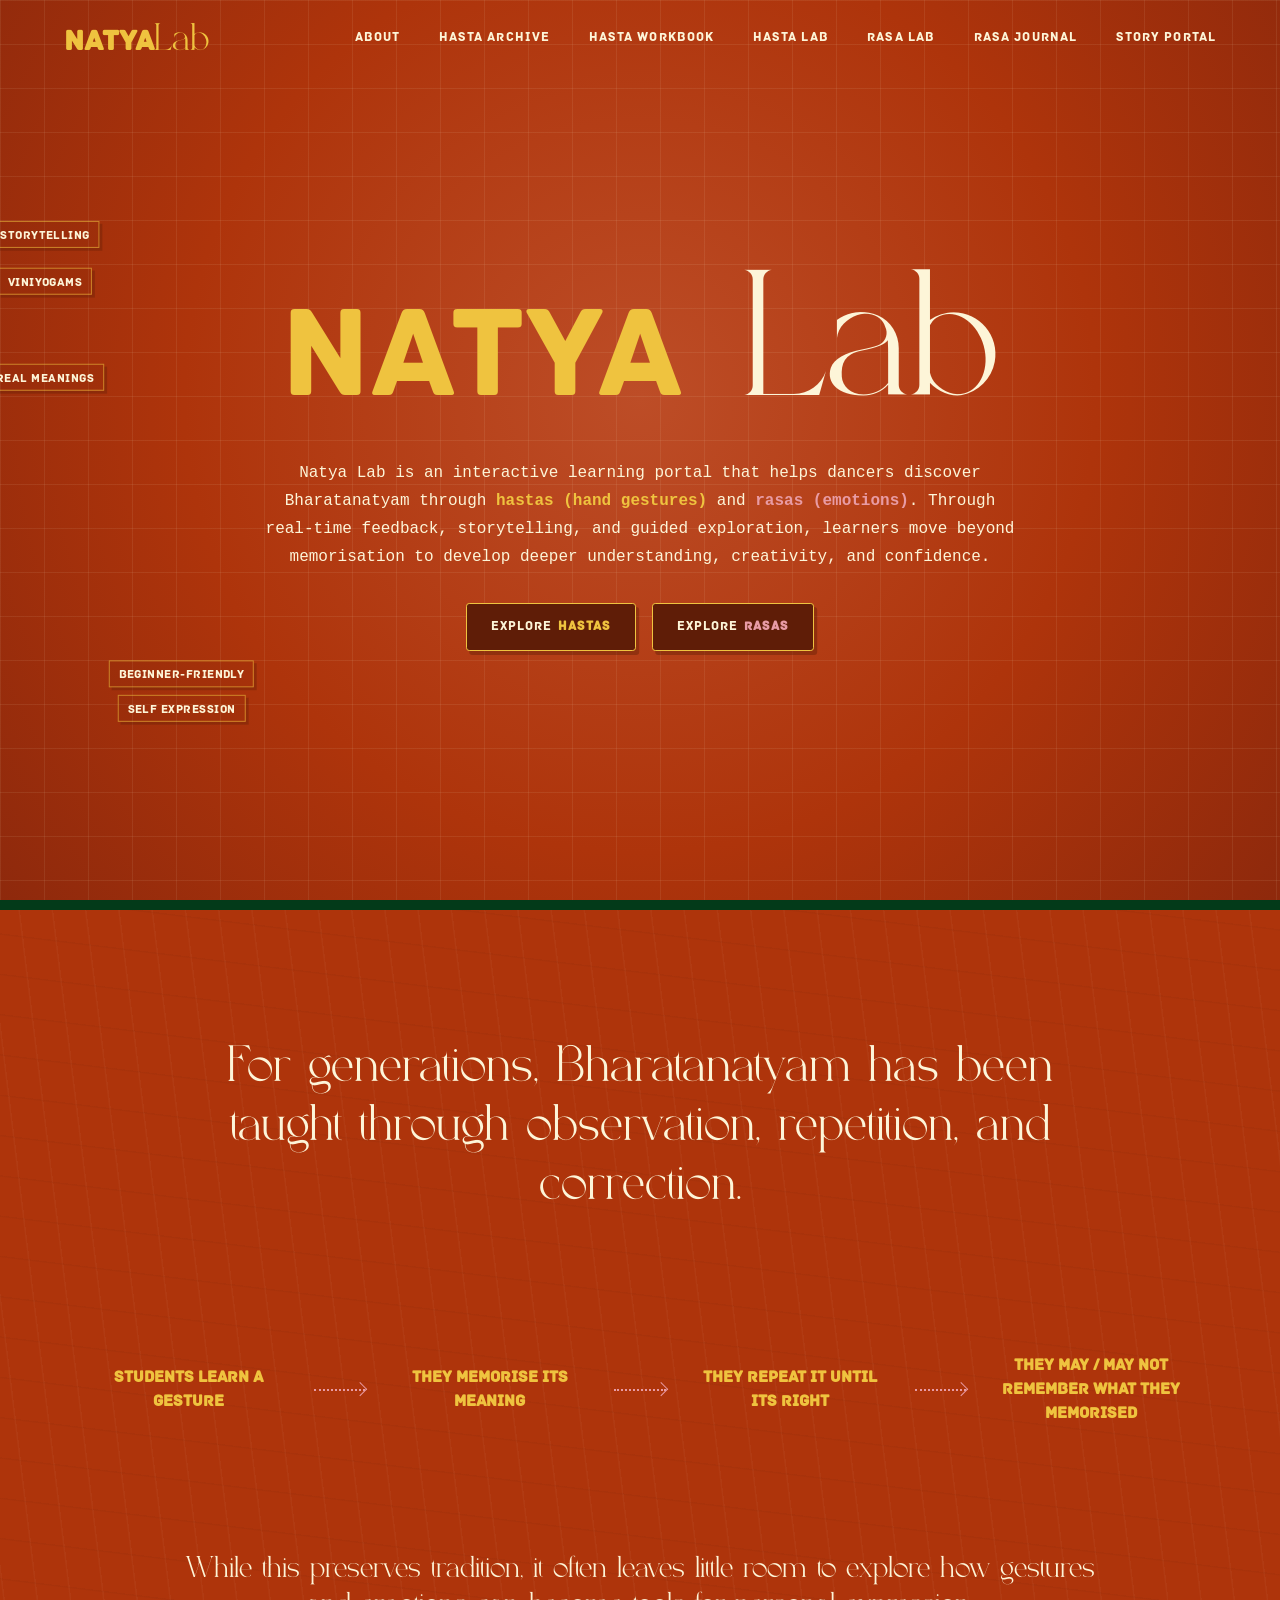
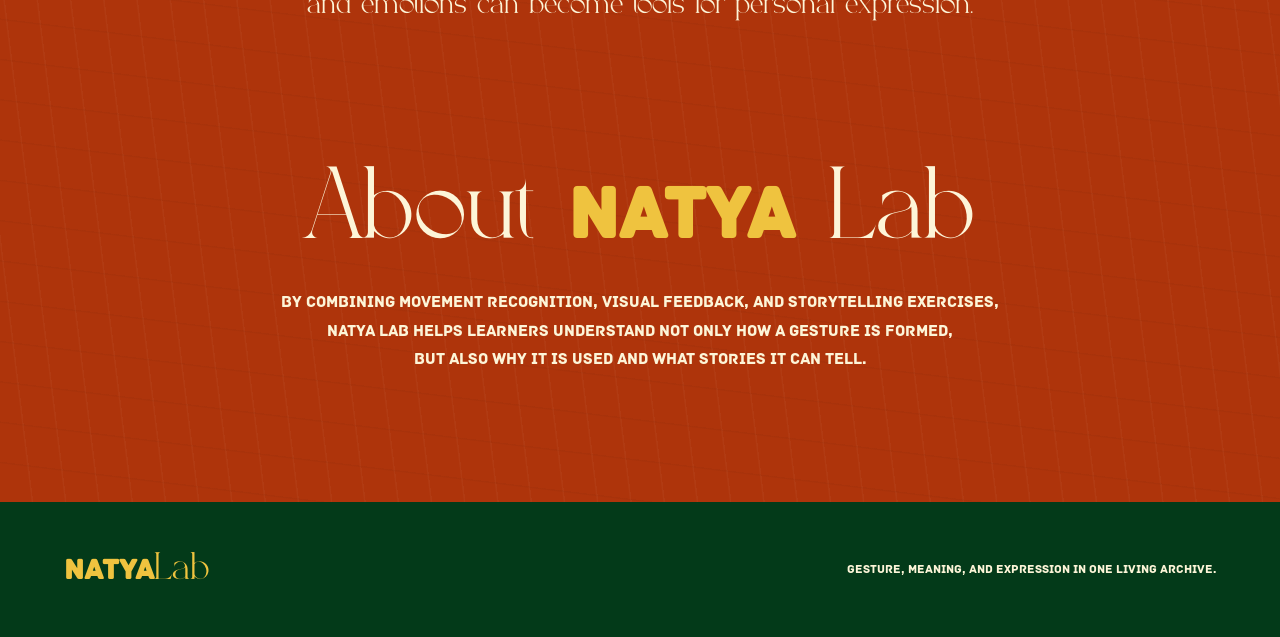
==== commit db2e45f1: "live journal" ====
--- a/web-interface/natya/index.html
+++ b/web-interface/natya/index.html
@@ -27,12 +27,13 @@
           <strong>Natya</strong><span>Lab</span>
         </a>
         <div class="nav-links">
-          <a href="#about">About</a>
+          <a href="./index.html#about">About</a>
           <a href="./hasta-archive.html">Hasta Archive</a>
           <a href="./hasta-workbook.html">Hasta Workbook</a>
           <a href="./hasta-lab.html">Hasta Lab</a>
           <a href="./rasa-lab.html">Rasa Lab</a>
           <a href="./rasa-journal.html">Rasa Journal</a>
+          <a href="./story-portal.html">Story Portal</a>
         </div>
       </nav>
 
--- a/web-interface/natya/styles.css
+++ b/web-interface/natya/styles.css
@@ -1568,27 +1568,176 @@
   color: var(--silk);
 }
 
-.rasa-journal-page .nav {
+.rasa-journal-page .nav,
+.story-portal-page .nav {
   background: var(--forest);
+  color: var(--silk);
 }
 
 .rasa-journal-page .wordmark {
   color: var(--sun);
 }
+
+.rasa-journal-page { background: var(--candy); }
 
 .rasa-journal {
   min-height: calc(100svh - 5rem);
-  padding: clamp(3rem, 7vw, 6rem) var(--page-pad);
+  padding: clamp(3.5rem, 7vw, 6.5rem) var(--page-pad) 0;
+  background-color: var(--candy);
+}
+
+.rasa-journal-heading {
+  display: block;
+  max-width: 62rem;
+  margin: 0 auto clamp(2.3rem, 4vw, 3.5rem);
+  text-align: center;
+  color: var(--walnut);
+}
+
+.rasa-journal-heading h1 {
+  margin: 0;
+  font: clamp(3.5rem, 9vw, 7.8rem)/0.86 "Stellar", Georgia, serif;
+}
+
+.rasa-journal-heading h1 strong {
+  font-family: "Archive", sans-serif;
+  font-size: 0.83em;
+  text-transform: uppercase;
+}
+
+.rasa-journal-heading h2 {
+  margin: clamp(2rem, 4vw, 3rem) 0 1.3rem;
+  font: clamp(1.35rem, 3vw, 2.2rem)/1 "Archive", sans-serif;
+  text-transform: uppercase;
+}
+
+.rasa-journal-heading p {
+  margin: 0;
+  font: clamp(0.88rem, 1.7vw, 1.12rem)/1.45 ui-monospace, "Courier New", monospace;
+  font-weight: 700;
+}
+
+.rasa-story-entry {
+  position: relative;
+  max-width: 88rem;
+  margin: 0 auto;
+  padding-top: 1.7rem;
+  display: grid;
+  grid-template-columns: 0 1fr;
+  transition: grid-template-columns 180ms ease;
+}
+
+.rasa-story-entry.has-rasa { grid-template-columns: minmax(8rem, 18rem) 1fr; }
+
+.rasa-story-entry::before {
+  position: absolute;
+  inset: 0 0 auto;
+  height: 1.7rem;
+  padding: 0.3rem 0.75rem;
+  background: var(--spice);
+  color: var(--candy);
+  content: "−  ×";
+  font: 1.2rem/1 "Archive", sans-serif;
+  letter-spacing: 0.2rem;
+}
+
+.rasa-story-entry label { position: absolute; width: 1px; height: 1px; overflow: hidden; clip: rect(0, 0, 0, 0); }
+
+.rasa-story-entry textarea {
+  display: block;
+  grid-column: 2;
+  width: 100%;
+  min-height: clamp(16rem, 25vw, 23rem);
+  padding: 1.35rem;
+  resize: vertical;
+  border: 0;
+  border-radius: 0;
+  background: var(--silk);
+  color: var(--walnut);
+  font: clamp(0.95rem, 1.6vw, 1.2rem)/1.5 ui-monospace, "Courier New", monospace;
+  font-weight: 700;
+}
+
+.rasa-story-entry textarea::placeholder { color: rgba(95, 29, 7, 0.42); }
+.rasa-story-entry textarea:focus-visible { outline: 3px solid var(--forest); outline-offset: 3px; }
+.rasa-story-entry textarea.is-drop-target { outline: 4px dashed var(--forest); outline-offset: -0.7rem; }
+
+.selected-rasa {
+  grid-column: 1;
+  display: grid;
+  place-items: center;
+  align-content: center;
+  min-width: 0;
+  padding: 1rem;
+  background: var(--sun);
+  color: var(--walnut);
+  overflow: hidden;
+  font: 0.8rem "Archive", sans-serif;
+  text-transform: uppercase;
+}
+
+.selected-rasa[hidden] { display: none; }
+.selected-rasa img { width: min(100%, 10rem); max-height: 13rem; object-fit: contain; }
+.selected-rasa span { margin-top: 0.6rem; text-align: center; }
+
+.rasa-story-entry button {
+  position: absolute;
+  right: 1rem;
+  bottom: 1rem;
+  border: 0;
+  border-radius: 0;
+  padding: 0.7rem 0.9rem;
+  background: var(--spice);
+  color: var(--sun);
+  cursor: pointer;
+  font: 0.75rem "Archive", sans-serif;
+  text-transform: uppercase;
+}
+
+.rasa-picker {
+  margin: clamp(4rem, 7vw, 7rem) calc(var(--page-pad) * -1) 0;
+  padding: 1.4rem var(--page-pad) 1.8rem;
   background-color: var(--walnut);
-}
-
-.rasa-journal-heading,
-.rasa-prompts {
+  color: var(--sun);
+  text-align: center;
+}
+
+.rasa-picker > p {
+  margin: 0 auto 1.8rem;
+  font: clamp(0.88rem, 1.7vw, 1.1rem)/1.5 ui-monospace, "Courier New", monospace;
+  font-weight: 700;
+}
+
+.rasa-picker > p span { color: var(--candy); }
+
+.rasa-options {
+  display: grid;
+  grid-template-columns: repeat(7, minmax(5rem, 1fr));
+  max-width: 78rem;
+  margin: auto;
+  gap: 1rem;
+}
+
+.rasa-option {
+  border: 0;
+  background: none;
+  color: var(--candy);
+  cursor: grab;
+  font: 0.75rem "Archive", sans-serif;
+}
+
+.rasa-option:active { cursor: grabbing; }
+.rasa-option:focus-visible, .rasa-option.is-selected { outline: 3px solid var(--sun); outline-offset: 0.25rem; }
+.rasa-option span { display: block; margin-bottom: 0.45rem; }
+.rasa-option img { width: min(100%, 7rem); height: 7.5rem; margin: auto; object-fit: contain; object-position: bottom; }
+
+.rasa-journal.legacy .rasa-journal-heading,
+.rasa-journal.legacy .rasa-prompts {
   max-width: 86rem;
   margin-inline: auto;
 }
 
-.rasa-journal-heading {
+.rasa-journal.legacy .rasa-journal-heading {
   display: flex;
   align-items: baseline;
   flex-wrap: wrap;
@@ -1596,7 +1745,7 @@
   margin-bottom: clamp(2.5rem, 5vw, 4.5rem);
 }
 
-.rasa-journal-heading h1,
+.rasa-journal.legacy .rasa-journal-heading h1,
 .rasa-prompt h2 {
   margin: 0;
   font-size: clamp(1.5rem, 3vw, 2.5rem);
@@ -1604,16 +1753,16 @@
   text-transform: uppercase;
 }
 
-.rasa-journal-heading h1 strong {
+.rasa-journal.legacy .rasa-journal-heading h1 strong {
   font-family: "Archive", sans-serif;
 }
 
-.rasa-journal-heading h1 span,
+.rasa-journal.legacy .rasa-journal-heading h1 span,
 .rasa-prompt h2 span {
   color: var(--candy);
 }
 
-.rasa-journal-heading p {
+.rasa-journal.legacy .rasa-journal-heading p {
   margin: 0;
   font-family: ui-monospace, "Courier New", monospace;
   font-size: clamp(0.78rem, 1.4vw, 1rem);
@@ -1696,6 +1845,172 @@
   outline-offset: 2px;
 }
 
+.story-portal-page {
+  min-height: 100svh;
+  background: var(--walnut);
+  color: var(--walnut);
+}
+
+.story-portal-page .wordmark {
+  color: var(--sun);
+}
+
+.story-portal {
+  min-height: calc(100svh - 5rem);
+  padding: clamp(3.5rem, 8vw, 7rem) var(--page-pad) 0;
+  background-color: var(--sun);
+}
+
+.story-portal-heading,
+.story-portal-guide {
+  max-width: 76rem;
+  margin-inline: auto;
+}
+
+.story-portal-heading h1 {
+  margin: 0;
+  text-align: center;
+  color: var(--spice);
+  font: clamp(3.6rem, 9vw, 8rem)/0.85 "Stellar", Georgia, serif;
+}
+
+.story-portal-heading h1 strong {
+  font-family: "Archive", sans-serif;
+  font-size: 0.85em;
+  text-transform: uppercase;
+}
+
+.story-portal-heading p {
+  margin: 1.7rem 0 0;
+  text-align: center;
+  font: clamp(0.88rem, 1.6vw, 1.1rem)/1.4 ui-monospace, "Courier New", monospace;
+  font-weight: 700;
+}
+
+.story-portal-guide {
+  display: grid;
+  grid-template-columns: repeat(3, 1fr);
+  gap: clamp(2rem, 5vw, 5rem);
+  margin: clamp(5rem, 11vw, 10rem) auto clamp(3.5rem, 7vw, 6rem);
+  font: 0.88rem/1.55 ui-monospace, "Courier New", monospace;
+  font-weight: 700;
+}
+
+.story-portal-guide p { margin: 0; }
+
+.pin-card button {
+  border: 0;
+  border-radius: 0;
+  background: var(--spice);
+  color: var(--sun);
+  cursor: pointer;
+  font: 1rem "Archive", sans-serif;
+  text-transform: uppercase;
+}
+
+.pin-card button:hover,
+.pin-card button:focus-visible { outline: 3px solid var(--forest); outline-offset: 3px; }
+
+.story-carousel {
+  display: grid;
+  grid-template-columns: auto minmax(0, 1fr) auto;
+  align-items: stretch;
+  margin-inline: calc(var(--page-pad) * -1);
+  background: var(--walnut);
+}
+
+.story-arrow {
+  width: 3rem;
+  height: 3rem;
+  display: grid;
+  place-items: center;
+  align-self: center;
+  z-index: 1;
+  border: 2px solid var(--sun);
+  background: var(--walnut);
+  color: var(--sun);
+  cursor: pointer;
+  font: 2rem/1 "Stellar", Georgia, serif;
+}
+
+.story-arrow:disabled { cursor: default; opacity: 0.25; }
+.story-arrow:hover,
+.story-arrow:focus-visible { background: var(--forest); outline: 2px solid var(--silk); outline-offset: 3px; }
+
+.story-list {
+  display: grid;
+  grid-template-columns: repeat(2, minmax(0, 1fr));
+  gap: 1.3rem;
+  margin: 0;
+  padding: clamp(3.5rem, 6vw, 6rem) var(--page-pad);
+  min-height: 23rem;
+  background-color: var(--walnut);
+}
+
+.story-card {
+  min-height: 16rem;
+  padding: 0.55rem 1rem 1rem;
+  cursor: pointer;
+  outline: 3px solid transparent;
+  color: var(--walnut);
+  font: 0.82rem/1.55 ui-monospace, "Courier New", monospace;
+  font-weight: 700;
+}
+
+.story-card.has-rasa {
+  display: grid;
+  grid-template-columns: minmax(8rem, 0.8fr) minmax(0, 1.2fr);
+  grid-template-rows: auto 1fr;
+  column-gap: 1rem;
+}
+
+.story-card:focus-visible,
+.story-card.is-selected { outline-color: var(--forest); }
+.story-card-0 { background: #efc849; }
+.story-card-1 { background: var(--spice); color: var(--silk); }
+.story-card-2 { background: var(--silk); }
+.story-card-3 { background: #efc849; }
+.story-card p { margin: 1.1rem 0 1rem; white-space: pre-wrap; }
+.story-card.has-rasa .story-controls { grid-column: 1 / -1; }
+.story-card.has-rasa p { grid-column: 2; align-self: center; margin: 0; }
+.story-controls { color: var(--spice); font: 1.35rem/1 "Archive", sans-serif; letter-spacing: 0.2rem; }
+.story-card-1 .story-controls { color: var(--candy); }
+.story-rasa { grid-column: 1; display: grid; align-content: center; justify-items: center; min-width: 0; color: currentColor; font: 0.72rem "Archive", sans-serif; text-align: center; text-transform: uppercase; }
+.story-rasa img { width: min(100%, 10rem); height: 11rem; object-fit: contain; object-position: bottom; }
+.story-rasa span { margin-top: 0.45rem; }
+
+.story-status {
+  grid-column: 1 / -1;
+  margin: auto;
+  color: var(--silk);
+  font: 0.9rem ui-monospace, "Courier New", monospace;
+}
+
+.pin-gate {
+  position: fixed;
+  z-index: 20;
+  inset: 0;
+  display: grid;
+  place-items: center;
+  padding: 1.5rem;
+  background: rgba(3, 58, 25, 0.88);
+}
+
+.pin-gate[hidden] { display: none; }
+.pin-card {
+  width: min(100%, 26rem);
+  padding: 2.5rem;
+  background: var(--sun);
+  box-shadow: 0.8rem 0.8rem 0 var(--spice);
+}
+
+.pin-card h1 { margin: 0.4rem 0 2rem; color: var(--spice); font: 2.2rem/0.95 "Stellar", Georgia, serif; }
+.pin-card h1 strong { font-family: "Archive", sans-serif; text-transform: uppercase; }
+.pin-card label { display: block; margin-bottom: 0.45rem; font: 0.8rem ui-monospace, "Courier New", monospace; font-weight: 700; }
+.pin-card input { width: 100%; padding: 0.7rem; border: 2px solid var(--walnut); border-radius: 0; background: var(--silk); color: var(--walnut); font: 1.5rem ui-monospace, "Courier New", monospace; letter-spacing: 0.4em; }
+.pin-card button { width: 100%; margin-top: 1rem; padding: 0.85rem; }
+.pin-error { min-height: 1.2rem; margin: 0.6rem 0 0; color: var(--spice); font: 0.78rem ui-monospace, "Courier New", monospace; }
+
 .sr-only {
   width: 1px;
   height: 1px;
@@ -1791,7 +2106,7 @@
 }
 
 @media (max-width: 560px) {
-  .rasa-journal-heading { align-items: start; flex-direction: column; }
+  .rasa-journal.legacy .rasa-journal-heading { align-items: start; flex-direction: column; }
   .rasa-prompt { grid-template-columns: 1fr minmax(5rem, 0.45fr); grid-template-rows: auto auto auto; row-gap: 0.75rem; }
   .rasa-prompt h2 { grid-row: auto; }
   .rasa-prompt img { grid-row: 1 / span 2; max-height: 7rem; }
@@ -1804,3 +2119,18 @@
     scroll-behavior: auto;
   }
 }
+
+@media (max-width: 760px) {
+  .story-portal-guide { grid-template-columns: 1fr; gap: 1.5rem; margin-top: 4rem; }
+  .rasa-options { grid-template-columns: repeat(4, minmax(5rem, 1fr)); }
+}
+
+@media (max-width: 560px) {
+  .story-portal { padding-top: 3rem; }
+  .story-portal-heading h1 { font-size: clamp(3rem, 17vw, 5rem); }
+  .story-list { grid-template-columns: 1fr; }
+  .story-card { min-height: 12rem; }
+  .pin-card { padding: 2rem 1.5rem; }
+  .rasa-story-entry.has-rasa { grid-template-columns: minmax(5.5rem, 7rem) 1fr; }
+  .rasa-options { grid-template-columns: repeat(2, minmax(5rem, 1fr)); }
+}
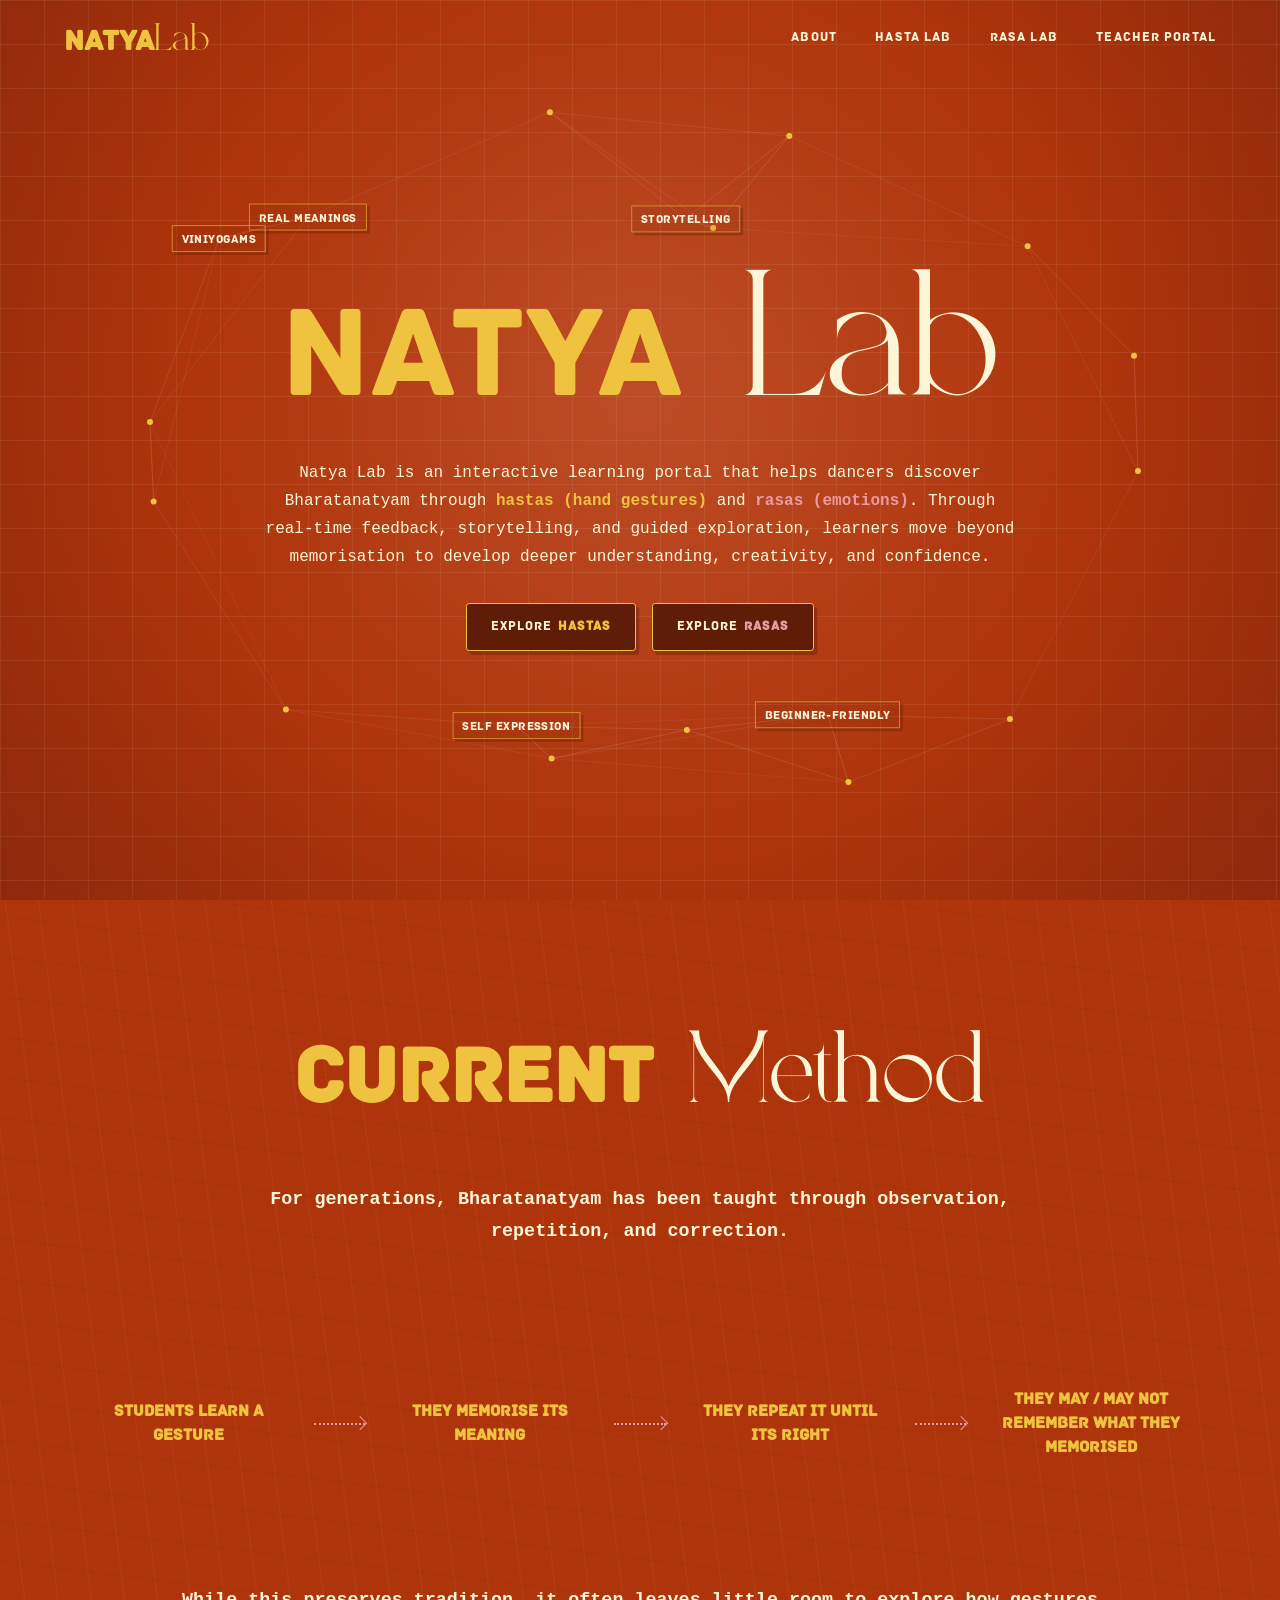
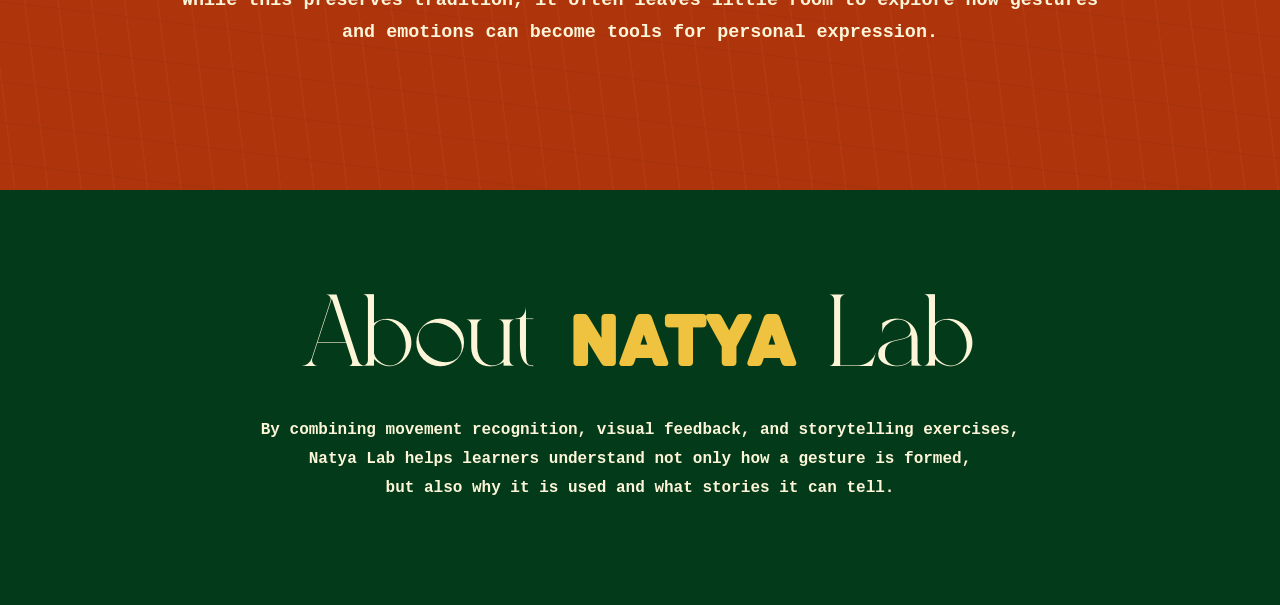
==== commit 4154577f: "changes" ====
--- a/web-interface/natya/index.html
+++ b/web-interface/natya/index.html
@@ -28,12 +28,9 @@
         </a>
         <div class="nav-links">
           <a href="./index.html#about">About</a>
-          <a href="./hasta-archive.html">Hasta Archive</a>
-          <a href="./hasta-workbook.html">Hasta Workbook</a>
-          <a href="./hasta-lab.html">Hasta Lab</a>
-          <a href="./rasa-lab.html">Rasa Lab</a>
-          <a href="./rasa-journal.html">Rasa Journal</a>
-          <a href="./story-portal.html">Story Portal</a>
+          <div class="nav-menu"><a href="./hasta-lab.html">Hasta Lab</a><div class="nav-submenu"><a href="./hasta-archive.html">Hasta Archive</a><a href="./hasta-workbook.html">Hasta Workbook</a></div></div>
+          <div class="nav-menu"><a href="./rasa-lab.html">Rasa Lab</a><div class="nav-submenu"><a href="./rasa-journal.html">Rasa Journal</a></div></div>
+          <a href="./story-portal.html">Teacher Portal</a>
         </div>
       </nav>
 
@@ -61,6 +58,7 @@
 
     <main>
       <section class="about texture" id="about">
+        <h2 class="current-method-heading"><strong>Current</strong> Method</h2>
         <p class="section-lede">
           For generations, Bharatanatyam has been taught through observation,
           repetition, and correction.
@@ -101,9 +99,6 @@
 
     </main>
 
-    <footer>
-      <a class="wordmark" href="#home"><strong>Natya</strong><span>Lab</span></a>
-      <p>Gesture, meaning, and expression in one living archive.</p>
-    </footer>
+    <script src="./nav.js"></script>
   </body>
 </html>
--- a/web-interface/natya/styles.css
+++ b/web-interface/natya/styles.css
@@ -95,6 +95,44 @@
   text-transform: uppercase;
 }
 
+.nav-menu {
+  position: relative;
+}
+
+.nav-menu > a {
+  display: block;
+}
+
+.nav-submenu {
+  display: none;
+  position: absolute;
+  top: 100%;
+  left: 50%;
+  min-width: 11rem;
+  padding: 0.65rem 0 0.65rem 0.7rem;
+  transform: translateX(-50%);
+  background: var(--spice);
+  box-shadow: none;
+  z-index: 10;
+}
+
+.nav-menu:focus-within .nav-submenu,
+.nav-menu.is-open .nav-submenu {
+  display: grid;
+}
+
+.nav-submenu a {
+  width: max-content;
+  padding: 0.45rem 0;
+  white-space: nowrap;
+}
+
+.lab-page .nav-submenu,
+.rasa-journal-page .nav-submenu,
+.story-portal-page .nav-submenu {
+  background: var(--forest);
+}
+
 .nav-links a {
   padding-bottom: 0.3rem;
   border-bottom: 1px solid transparent;
@@ -118,6 +156,12 @@
 
 .workbook-page .wordmark {
   color: var(--sun);
+}
+
+.workbook-controls button:disabled {
+  opacity: 0.4;
+  cursor: not-allowed;
+  filter: grayscale(1);
 }
 
 .workbook {
@@ -759,18 +803,32 @@
 }
 
 .about {
-  padding: clamp(5rem, 10vw, 10rem) var(--page-pad);
+  padding: clamp(5rem, 10vw, 10rem) var(--page-pad) 0;
   background-color: var(--spice);
   color: var(--silk);
-  border-top: 0.65rem solid var(--forest);
+}
+
+.current-method-heading {
+  margin: 0 auto clamp(2.5rem, 5vw, 4rem);
+  font: clamp(3.2rem, 8vw, 7rem)/0.9 "Stellar", Georgia, serif;
+  font-weight: 400;
+  text-align: center;
+}
+
+.current-method-heading strong {
+  color: var(--sun);
+  font-family: "Archive", sans-serif;
+  font-size: 0.78em;
+  text-transform: uppercase;
 }
 
 .section-lede {
   max-width: 54rem;
   margin: 0 auto clamp(4rem, 8vw, 7rem);
-  font-family: "Stellar", Georgia, serif;
-  font-size: clamp(2rem, 4vw, 3.5rem);
-  line-height: 1.15;
+  font-family: ui-monospace, "Courier New", monospace;
+  font-size: clamp(0.9rem, 1.5vw, 1.15rem);
+  font-weight: 700;
+  line-height: 1.75;
   text-align: center;
 }
 
@@ -824,15 +882,17 @@
 .tradition-note {
   max-width: 59rem;
   margin: clamp(4rem, 7vw, 6rem) auto 0;
-  font-family: "Stellar", Georgia, serif;
-  font-size: clamp(1.2rem, 2.35vw, 1.9rem);
-  line-height: 1.2;
+  font-family: ui-monospace, "Courier New", monospace;
+  font-size: clamp(0.9rem, 1.5vw, 1.15rem);
+  font-weight: 700;
+  line-height: 1.75;
   text-align: center;
 }
 
 .about-copy {
-  max-width: 56rem;
-  margin: clamp(6rem, 11vw, 10rem) auto 0;
+  margin: clamp(6rem, 11vw, 10rem) calc(var(--page-pad) * -1) 0;
+  padding: clamp(4rem, 8vw, 7rem) var(--page-pad);
+  background: var(--forest);
   text-align: center;
 }
 
@@ -860,7 +920,13 @@
   line-height: 1.8;
 }
 
+.about-copy p {
+  font-family: ui-monospace, "Courier New", monospace;
+  font-weight: 700;
+}
+
 .gesture-rack {
+  position: relative;
   padding: 1.2rem var(--page-pad) 0;
   overflow: hidden;
   background: var(--forest);
@@ -873,9 +939,9 @@
 
 .gesture-grid {
   min-width: 54rem;
-  height: 30rem;
-  display: grid;
-  grid-template-columns: repeat(4, 1fr);
+  height: 25rem;
+  display: grid;
+  grid-template-columns: repeat(7, 1fr);
 }
 
 .gesture-grid article {
@@ -898,13 +964,40 @@
 }
 
 .gesture-grid img {
+  display: block;
   width: 100%;
-  height: 28rem;
+  height: 23rem;
   margin: 0 auto;
   object-fit: contain;
   object-position: center top;
 }
 
+.gesture-carousel-button {
+  width: 2.4rem;
+  height: 2.4rem;
+  position: absolute;
+  top: 50%;
+  z-index: 2;
+  padding: 0;
+  border: 1px solid var(--sun);
+  border-radius: 0;
+  transform: translateY(-50%);
+  background: var(--spice);
+  color: var(--sun);
+  cursor: pointer;
+  font: 2rem/1 "Stellar", Georgia, serif;
+}
+
+.gesture-carousel-button.previous { left: 0.75rem; }
+.gesture-carousel-button.next { right: 0.75rem; }
+
+.gesture-carousel-button:hover,
+.gesture-carousel-button:focus-visible {
+  background: var(--walnut);
+  outline: 2px solid var(--candy);
+  outline-offset: 2px;
+}
+
 .hasta-lab {
   padding: clamp(5rem, 9vw, 9rem) var(--page-pad);
   background: var(--sun);
@@ -921,9 +1014,70 @@
 }
 
 .hasta-lab .lab-heading h1 {
-  margin: 0 0 clamp(4rem, 8vw, 7rem);
+  margin: 0 0 clamp(2rem, 4vw, 3rem);
   text-align: center;
   font-size: clamp(4rem, 10vw, 9rem);
+}
+
+.hasta-ctas,
+.rasa-ctas {
+  display: flex;
+  justify-content: center;
+  flex-wrap: wrap;
+  gap: clamp(0.75rem, 2vw, 1.5rem);
+  margin-bottom: clamp(4rem, 8vw, 7rem);
+}
+
+.hasta-ctas a,
+.rasa-ctas a {
+  min-width: min(13rem, 100%);
+  padding: 0.85rem 1.2rem;
+  background: var(--spice);
+  color: var(--sun);
+  font: 0.9rem/1 "Archive", sans-serif;
+  text-align: center;
+  text-decoration: none;
+  text-transform: uppercase;
+}
+
+.hasta-ctas a:hover,
+.hasta-ctas a:focus-visible,
+.rasa-ctas a:hover,
+.rasa-ctas a:focus-visible {
+  background: var(--walnut);
+  outline: 2px solid var(--spice);
+  outline-offset: 3px;
+}
+
+.rasa-ctas a {
+  background: var(--walnut);
+  color: var(--silk);
+}
+
+.rasa-ctas a:hover,
+.rasa-ctas a:focus-visible {
+  background: var(--spice);
+  outline-color: var(--walnut);
+}
+
+.archive-heading .hasta-ctas {
+  margin: clamp(2rem, 4vw, 3rem) 0 0;
+}
+
+.workbook-heading .hasta-ctas {
+  justify-content: flex-start;
+  margin: 1.5rem 0 2rem;
+}
+
+.workbook-heading .hasta-ctas a {
+  background: var(--sun);
+  color: var(--forest);
+}
+
+.workbook-heading .hasta-ctas a:hover,
+.workbook-heading .hasta-ctas a:focus-visible {
+  background: var(--candy);
+  outline-color: var(--sun);
 }
 
 .lab-heading h1 strong {
@@ -1450,25 +1604,6 @@
   }
 }
 
-footer {
-  padding: 3rem var(--page-pad);
-  display: flex;
-  align-items: center;
-  justify-content: space-between;
-  gap: 2rem;
-  background: var(--forest);
-  color: var(--silk);
-}
-
-footer .wordmark {
-  color: var(--sun);
-}
-
-footer p {
-  margin: 0;
-  font-size: 0.75rem;
-}
-
 .lab-page .nav {
   background: var(--forest);
   color: var(--silk);
@@ -1480,7 +1615,7 @@
 
 .rasa-lab {
   min-height: calc(100vh - 5rem);
-  padding: clamp(5rem, 9vw, 9rem) var(--page-pad);
+  padding: clamp(5rem, 9vw, 9rem) var(--page-pad) 0;
   background: var(--candy);
 }
 
@@ -1490,7 +1625,7 @@
 }
 
 .rasa-lab .lab-heading h1 {
-  margin: 0 0 clamp(4rem, 8vw, 7rem);
+  margin: 0 0 clamp(2rem, 4vw, 3rem);
   text-align: center;
   font-size: clamp(4rem, 10vw, 9rem);
 }
@@ -1541,6 +1676,10 @@
   overflow: hidden;
 }
 
+.rasa-lab .rasa-ctas {
+  margin-bottom: clamp(4rem, 8vw, 7rem);
+}
+
 .rasa-reference > img {
   width: 100%;
   height: 14rem;
@@ -1562,6 +1701,45 @@
   background-size: 4rem 4rem;
 }
 
+.rasa-rack {
+  margin: clamp(5rem, 9vw, 9rem) calc(var(--page-pad) * -1) 0;
+  padding: 1.5rem var(--page-pad) 0;
+  overflow: hidden;
+  background: var(--walnut);
+  color: var(--candy);
+}
+
+.rasa-grid {
+  min-width: 42rem;
+  height: 16rem;
+  display: grid;
+  grid-template-columns: repeat(7, 1fr);
+}
+
+.rasa-grid article {
+  padding: 0.5rem;
+  text-align: center;
+  border-right: 1px dashed rgba(232, 155, 164, 0.6);
+}
+
+.rasa-grid article:last-child { border-right: 0; }
+
+.rasa-grid h2 {
+  margin: 0;
+  font-size: clamp(0.75rem, 1.2vw, 0.95rem);
+  letter-spacing: 0.04em;
+  text-transform: uppercase;
+}
+
+.rasa-grid img {
+  display: block;
+  width: 100%;
+  height: 13.5rem;
+  margin: 0 auto;
+  object-fit: contain;
+  object-position: center bottom;
+}
+
 .rasa-journal-page {
   min-height: 100svh;
   background: var(--spice);
@@ -1582,21 +1760,25 @@
 
 .rasa-journal {
   min-height: calc(100svh - 5rem);
-  padding: clamp(3.5rem, 7vw, 6.5rem) var(--page-pad) 0;
+  display: flex;
+  flex-direction: column;
+  padding: clamp(3rem, 5vw, 5rem) var(--page-pad) 0;
   background-color: var(--candy);
 }
 
 .rasa-journal-heading {
+  flex-shrink: 0;
   display: block;
   max-width: 62rem;
-  margin: 0 auto clamp(2.3rem, 4vw, 3.5rem);
+  margin: 0 auto clamp(2.2rem, 3.5vw, 3rem);
   text-align: center;
   color: var(--walnut);
 }
 
 .rasa-journal-heading h1 {
   margin: 0;
-  font: clamp(3.5rem, 9vw, 7.8rem)/0.86 "Stellar", Georgia, serif;
+  color: var(--spice);
+  font: clamp(3.5rem, 8vw, 7.2rem)/0.86 "Stellar", Georgia, serif;
 }
 
 .rasa-journal-heading h1 strong {
@@ -1605,8 +1787,18 @@
   text-transform: uppercase;
 }
 
+.rasa-journal-heading .rasa-ctas {
+  flex-wrap: nowrap;
+  margin: clamp(1.7rem, 3vw, 2.4rem) 0;
+}
+
+.rasa-journal-heading .rasa-ctas a {
+  flex: 1;
+  min-width: 0;
+}
+
 .rasa-journal-heading h2 {
-  margin: clamp(2rem, 4vw, 3rem) 0 1.3rem;
+  margin: clamp(1.7rem, 3vw, 2.4rem) 0 1.3rem;
   font: clamp(1.35rem, 3vw, 2.2rem)/1 "Archive", sans-serif;
   text-transform: uppercase;
 }
@@ -1618,7 +1810,9 @@
 }
 
 .rasa-story-entry {
+  flex-shrink: 0;
   position: relative;
+  width: 100%;
   max-width: 88rem;
   margin: 0 auto;
   padding-top: 1.7rem;
@@ -1636,8 +1830,8 @@
   padding: 0.3rem 0.75rem;
   background: var(--spice);
   color: var(--candy);
-  content: "−  ×";
-  font: 1.2rem/1 "Archive", sans-serif;
+  content: "⊖  ⊗";
+  font: 1rem/1 "Archive", sans-serif;
   letter-spacing: 0.2rem;
 }
 
@@ -1647,11 +1841,11 @@
   display: block;
   grid-column: 2;
   width: 100%;
-  min-height: clamp(16rem, 25vw, 23rem);
+  min-height: clamp(16rem, 21vw, 20.75rem);
   padding: 1.35rem;
   resize: vertical;
   border: 0;
-  border-radius: 0;
+  border-radius: 0 0 0.55rem 0.55rem;
   background: var(--silk);
   color: var(--walnut);
   font: clamp(0.95rem, 1.6vw, 1.2rem)/1.5 ui-monospace, "Courier New", monospace;
@@ -1694,8 +1888,11 @@
   text-transform: uppercase;
 }
 
+.rasa-story-entry textarea:placeholder-shown + button { display: none; }
+
 .rasa-picker {
-  margin: clamp(4rem, 7vw, 7rem) calc(var(--page-pad) * -1) 0;
+  flex: 1;
+  margin: clamp(4rem, 6vw, 6rem) calc(var(--page-pad) * -1) 0;
   padding: 1.4rem var(--page-pad) 1.8rem;
   background-color: var(--walnut);
   color: var(--sun);
@@ -1847,7 +2044,8 @@
 
 .story-portal-page {
   min-height: 100svh;
-  background: var(--walnut);
+  overflow: hidden;
+  background: var(--spice);
   color: var(--walnut);
 }
 
@@ -1856,8 +2054,12 @@
 }
 
 .story-portal {
-  min-height: calc(100svh - 5rem);
-  padding: clamp(3.5rem, 8vw, 7rem) var(--page-pad) 0;
+  height: calc(100svh - 5rem);
+  box-sizing: border-box;
+  display: flex;
+  flex-direction: column;
+  overflow: hidden;
+  padding: clamp(1.5rem, 3vw, 3rem) var(--page-pad) 0;
   background-color: var(--sun);
 }
 
@@ -1880,6 +2082,14 @@
   text-transform: uppercase;
 }
 
+.story-portal-subheading {
+  margin: 1rem 0 0;
+  color: var(--walnut);
+  font: clamp(1.5rem, 3vw, 2.4rem)/1 "Archive", sans-serif;
+  text-align: center;
+  text-transform: uppercase;
+}
+
 .story-portal-heading p {
   margin: 1.7rem 0 0;
   text-align: center;
@@ -1887,11 +2097,18 @@
   font-weight: 700;
 }
 
+.story-portal-heading .story-portal-subheading {
+  margin-top: 1rem;
+  font: clamp(1.5rem, 3vw, 2.4rem)/1 "Archive", sans-serif;
+  font-weight: 400;
+  text-transform: uppercase;
+}
+
 .story-portal-guide {
   display: grid;
   grid-template-columns: repeat(3, 1fr);
   gap: clamp(2rem, 5vw, 5rem);
-  margin: clamp(5rem, 11vw, 10rem) auto clamp(3.5rem, 7vw, 6rem);
+  margin: clamp(2rem, 4vw, 3.5rem) auto clamp(2rem, 4vw, 3.5rem);
   font: 0.88rem/1.55 ui-monospace, "Courier New", monospace;
   font-weight: 700;
 }
@@ -1913,6 +2130,8 @@
 
 .story-carousel {
   display: grid;
+  flex: 1;
+  min-height: 0;
   grid-template-columns: auto minmax(0, 1fr) auto;
   align-items: stretch;
   margin-inline: calc(var(--page-pad) * -1);
@@ -1939,16 +2158,21 @@
 
 .story-list {
   display: grid;
-  grid-template-columns: repeat(2, minmax(0, 1fr));
+  grid-template-columns: repeat(3, minmax(0, 1fr));
   gap: 1.3rem;
-  margin: 0;
-  padding: clamp(3.5rem, 6vw, 6rem) var(--page-pad);
-  min-height: 23rem;
+  row-gap: 1.3rem;
+  margin: 0;
+  padding: clamp(2rem, 4vw, 3rem) var(--page-pad);
+  box-sizing: border-box;
+  min-height: 0;
+  grid-auto-rows: minmax(12rem, 24rem);
+  align-content: center;
   background-color: var(--walnut);
 }
 
 .story-card {
-  min-height: 16rem;
+  min-height: 12rem;
+  max-height: 24rem;
   padding: 0.55rem 1rem 1rem;
   cursor: pointer;
   outline: 3px solid transparent;
@@ -2036,6 +2260,11 @@
     font-size: 0.62rem;
   }
 
+  .nav-submenu {
+    left: 0;
+    transform: none;
+  }
+
   .hero-content {
     min-height: calc(100svh - 7rem);
   }
@@ -2093,11 +2322,6 @@
 
   .feed-stage {
     min-height: 28rem;
-  }
-
-  footer {
-    align-items: flex-start;
-    flex-direction: column;
   }
 
   .rasa-prompt {
